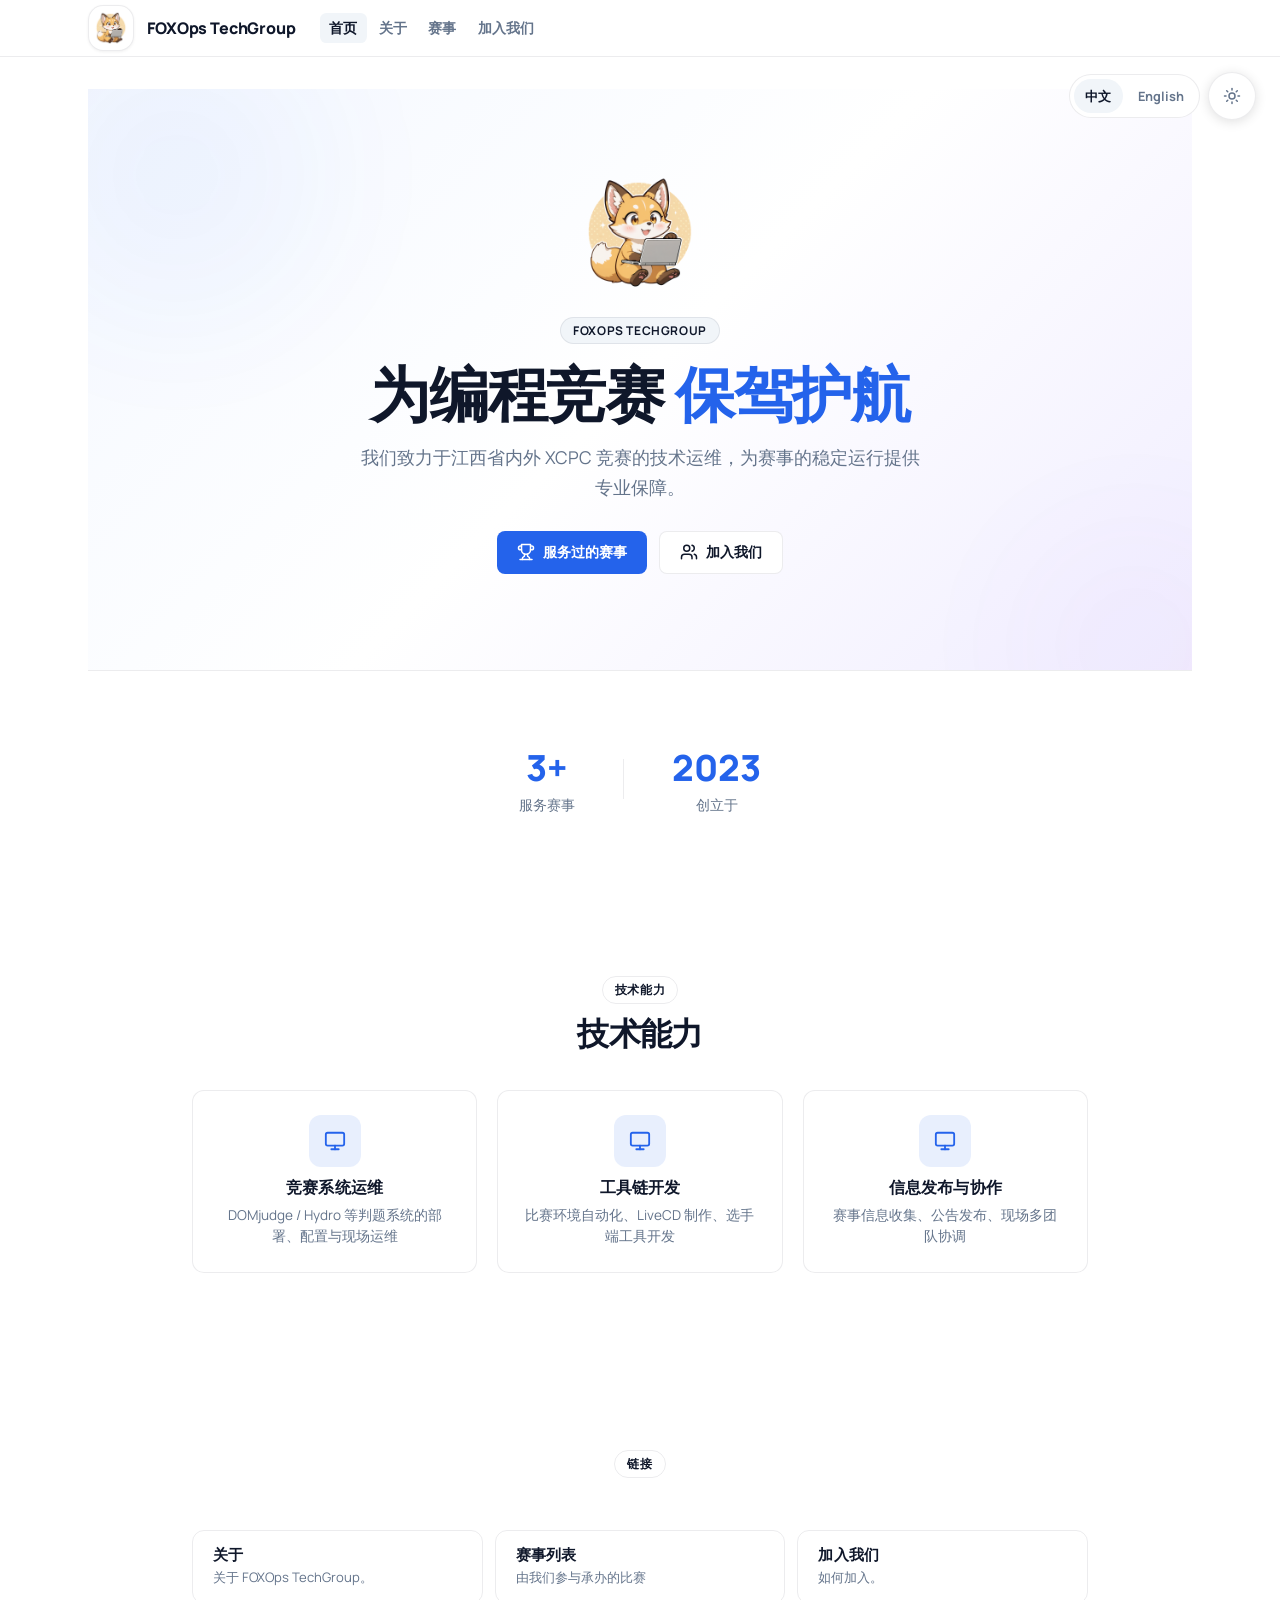
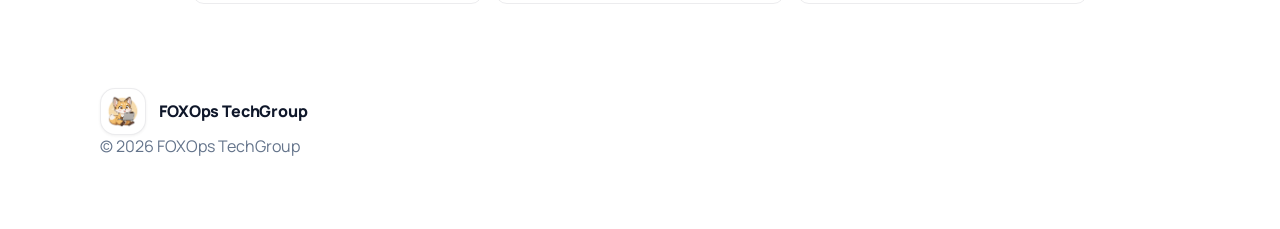
==== index.html @ 629e426d "deploy: FOXOps-TechGroup/website@697dd7273a5ef68683cb6f23ec2342d76d8cfb73" ====
<!DOCTYPE html><html lang="zh-CN" data-locale="zh"> <head><meta charset="utf-8"><meta name="viewport" content="width=device-width, initial-scale=1"><meta name="description" content="FOXOps TechGroup 致力于江西省内外 XCPC 竞赛的技术运维，并主要为江西省内赛事提供技术支持。"><meta name="generator" content="Astro v5.18.1"><meta name="theme-color" content="#ffffff"><script>
      (() => {
        const t = localStorage.getItem("theme");
        if (t === "dark") document.documentElement.classList.add("dark");
        const saved = localStorage.getItem("portal-locale");
        const locale = saved === "en" ? "en" : "zh";
        document.documentElement.dataset.locale = locale;
        document.documentElement.lang = locale === "en" ? "en" : "zh-CN";
      })();
    </script><link rel="icon" href="/favicon.ico"><link rel="preconnect" href="https://fonts.googleapis.com"><link rel="preconnect" href="https://fonts.gstatic.com" crossorigin="anonymous"><link href="https://fonts.googleapis.com/css2?family=Manrope:wght@400;500;600;700;800&display=swap" rel="stylesheet"><title>FOXOps TechGroup</title><link rel="stylesheet" href="/_astro/about.DFRX9UJs.css">
<link rel="stylesheet" href="/_astro/index.gDQrSJxz.css"></head> <body> <a class="skip-link" href="#main">跳到正文</a>  <header class="site-header" data-astro-cid-ctg3m53h> <div class="site-header-inner" data-astro-cid-ctg3m53h> <a class="brand-link" href="/" aria-label="Home" data-astro-cid-ctg3m53h> <div class="logo logo-compact" data-astro-cid-ozqtn4fm> <div class="logo-box" aria-hidden="true" data-astro-cid-ozqtn4fm> <img src="/image/foxnobg.png" alt="" loading="eager" decoding="async" data-astro-cid-ozqtn4fm> </div> <div class="logo-copy" data-astro-cid-ozqtn4fm> <div class="logo-brand" data-astro-cid-ozqtn4fm> <span data-locale-text="zh" data-astro-cid-ozqtn4fm>FOXOps TechGroup</span> <span data-locale-text="en" data-astro-cid-ozqtn4fm>FOXOps TechGroup</span> </div> <div class="logo-caption" data-astro-cid-ozqtn4fm> <span data-locale-text="zh" data-astro-cid-ozqtn4fm>Foundation for O&amp;M on XCPC</span> <span data-locale-text="en" data-astro-cid-ozqtn4fm>Foundation for O&amp;M on XCPC</span> </div> </div> </div>  </a> <nav class="header-nav" aria-label="Main navigation" data-astro-cid-ctg3m53h> <a class="nav-link active" href="/" data-astro-cid-ctg3m53h> <span class="dual-text"> <span data-locale-text="zh">首页</span> <span data-locale-text="en">Home</span> </span> </a><a class="nav-link" href="/about/" data-astro-cid-ctg3m53h> <span class="dual-text"> <span data-locale-text="zh">关于</span> <span data-locale-text="en">About</span> </span> </a><a class="nav-link" href="/competitions/" data-astro-cid-ctg3m53h> <span class="dual-text"> <span data-locale-text="zh">赛事</span> <span data-locale-text="en">Contests</span> </span> </a><a class="nav-link" href="/join-us/" data-astro-cid-ctg3m53h> <span class="dual-text"> <span data-locale-text="zh">加入我们</span> <span data-locale-text="en">Join Us</span> </span> </a> </nav> <div class="header-actions" data-astro-cid-ctg3m53h> <button class="nav-trigger" type="button" aria-expanded="false" aria-controls="site-sidebar-drawer" data-sidebar-open data-astro-cid-ctg3m53h> <span class="dual-text"> <span data-locale-text="zh">菜单</span> <span data-locale-text="en">Menu</span> </span> </button> </div> </div> </header>  <div class="sidebar-backdrop" data-sidebar-backdrop hidden data-astro-cid-ssfzsv2f></div> <aside class="sidebar surface" id="site-sidebar-drawer" data-sidebar-drawer data-astro-cid-ssfzsv2f> <div class="sidebar-inner" data-astro-cid-ssfzsv2f> <div class="sidebar-head" data-astro-cid-ssfzsv2f> <div class="logo" data-astro-cid-ozqtn4fm> <div class="logo-box" aria-hidden="true" data-astro-cid-ozqtn4fm> <img src="/image/foxnobg.png" alt="" loading="eager" decoding="async" data-astro-cid-ozqtn4fm> </div> <div class="logo-copy" data-astro-cid-ozqtn4fm> <div class="logo-brand" data-astro-cid-ozqtn4fm> <span data-locale-text="zh" data-astro-cid-ozqtn4fm>FOXOps TechGroup</span> <span data-locale-text="en" data-astro-cid-ozqtn4fm>FOXOps TechGroup</span> </div> <div class="logo-caption" data-astro-cid-ozqtn4fm> <span data-locale-text="zh" data-astro-cid-ozqtn4fm>Foundation for O&amp;M on XCPC</span> <span data-locale-text="en" data-astro-cid-ozqtn4fm>Foundation for O&amp;M on XCPC</span> </div> </div> </div>  <button class="sidebar-close" type="button" data-sidebar-close data-astro-cid-ssfzsv2f> <span data-locale-text="zh" data-astro-cid-ssfzsv2f>关闭</span> <span data-locale-text="en" data-astro-cid-ssfzsv2f>Close</span> </button> </div> <nav class="sidebar-tree" aria-label="Site pages" data-astro-cid-ssfzsv2f> <section class="tree-group" data-astro-cid-foxyso2o> <p class="tree-group-label" data-astro-cid-foxyso2o> <span class="dual-text"> <span data-locale-text="zh">站点</span> <span data-locale-text="en">Site</span> </span> </p> <ul class="tree-list" data-astro-cid-foxyso2o> <li class="tree-item tree-item-depth-0 tree-item-active" data-astro-cid-gdqbwjgm> <a class="tree-link" href="/" aria-current="page" data-astro-cid-gdqbwjgm> <span class="dual-text"> <span data-locale-text="zh">首页</span> <span data-locale-text="en">Home</span> </span> </a>  </li> <li class="tree-item tree-item-depth-0" data-astro-cid-gdqbwjgm> <a class="tree-link" href="/about/" data-astro-cid-gdqbwjgm> <span class="dual-text"> <span data-locale-text="zh">关于</span> <span data-locale-text="en">About</span> </span> </a>  </li> <li class="tree-item tree-item-depth-0" data-astro-cid-gdqbwjgm> <a class="tree-link" href="/competitions/" data-astro-cid-gdqbwjgm> <span class="dual-text"> <span data-locale-text="zh">赛事列表</span> <span data-locale-text="en">Contest List</span> </span> </a> <ul class="tree-children" data-astro-cid-gdqbwjgm> <li class="tree-item tree-item-depth-1" data-astro-cid-gdqbwjgm> <a class="tree-link" href="/competitions/2026-ccpc-national-invitional-nanchang/" data-astro-cid-gdqbwjgm> <span class="dual-text"> <span data-locale-text="zh">2026年CCPC全国邀请赛（南昌）暨第三届江西省赛</span> <span data-locale-text="en">2026 CCPC National Invitational (Nanchang) &amp; The 3rd Jiangxi Provincial Programming Contest</span> </span> </a> <ul class="tree-children" data-astro-cid-gdqbwjgm> <li class="tree-item tree-item-depth-2" data-astro-cid-gdqbwjgm> <a class="tree-link" href="/competitions/2026-ccpc-national-invitional-nanchang/environment/" data-astro-cid-gdqbwjgm> <span class="dual-text"> <span data-locale-text="zh">竞赛环境</span> <span data-locale-text="en">Environment</span> </span> </a>  </li>  </ul> </li> <li class="tree-item tree-item-depth-1" data-astro-cid-gdqbwjgm> <a class="tree-link" href="/competitions/2026-icpc-national-invitional-nanchang/" data-astro-cid-gdqbwjgm> <span class="dual-text"> <span data-locale-text="zh">2026年ICPC国际大学生程序设计竞赛全国邀请赛（南昌）暨江西省程序设计竞赛</span> <span data-locale-text="en">2026 ICPC International Collegiate Programming Contest National Invitational (Nanchang) &amp; Jiangxi Provincial Programming Contest</span> </span> </a> <ul class="tree-children" data-astro-cid-gdqbwjgm> <li class="tree-item tree-item-depth-2" data-astro-cid-gdqbwjgm> <a class="tree-link" href="/competitions/2026-icpc-national-invitional-nanchang/environment/" data-astro-cid-gdqbwjgm> <span class="dual-text"> <span data-locale-text="zh">竞赛环境</span> <span data-locale-text="en">Environment</span> </span> </a>  </li>  </ul> </li> <li class="tree-item tree-item-depth-1" data-astro-cid-gdqbwjgm> <a class="tree-link" href="/competitions/2025-ccpc-national-invitional-nanchang/" data-astro-cid-gdqbwjgm> <span class="dual-text"> <span data-locale-text="zh">2025 CCPC 全国邀请赛（南昌）暨第二届江西省赛</span> <span data-locale-text="en">2025 CCPC National Invitational (Nanchang) &amp; The 2nd Jiangxi Provincial Contest</span> </span> </a> <ul class="tree-children" data-astro-cid-gdqbwjgm> <li class="tree-item tree-item-depth-2" data-astro-cid-gdqbwjgm> <a class="tree-link" href="/competitions/2025-ccpc-national-invitional-nanchang/environment/" data-astro-cid-gdqbwjgm> <span class="dual-text"> <span data-locale-text="zh">竞赛环境</span> <span data-locale-text="en">Environment</span> </span> </a>  </li> <li class="tree-item tree-item-depth-2" data-astro-cid-gdqbwjgm> <a class="tree-link" href="/competitions/2025-ccpc-national-invitional-nanchang/handbook/" data-astro-cid-gdqbwjgm> <span class="dual-text"> <span data-locale-text="zh">参赛手册</span> <span data-locale-text="en">Contest Handbook</span> </span> </a>  </li>  </ul> </li>  </ul> </li> <li class="tree-item tree-item-depth-0" data-astro-cid-gdqbwjgm> <a class="tree-link" href="/join-us/" data-astro-cid-gdqbwjgm> <span class="dual-text"> <span data-locale-text="zh">加入我们</span> <span data-locale-text="en">Join Us</span> </span> </a>  </li>  </ul> </section>  </nav> </div> </aside> <script>
  (() => {
    const drawer = document.querySelector("[data-sidebar-drawer]");
    const backdrop = document.querySelector("[data-sidebar-backdrop]");
    const openButtons = document.querySelectorAll("[data-sidebar-open]");
    const closeButton = document.querySelector("[data-sidebar-close]");

    if (!drawer || !backdrop || !closeButton) return;

    const setOpen = (open) => {
      drawer.dataset.open = open ? "true" : "false";
      backdrop.hidden = !open;
      openButtons.forEach((b) => b.setAttribute("aria-expanded", open ? "true" : "false"));
      document.body.style.overflow = open ? "hidden" : "";
    };

    setOpen(false);

    openButtons.forEach((btn) => btn.addEventListener("click", () => setOpen(true)));
    closeButton.addEventListener("click", () => setOpen(false));
    backdrop.addEventListener("click", () => setOpen(false));

    drawer.querySelectorAll("a").forEach((link) => {
      link.addEventListener("click", () => setOpen(false));
    });

    window.addEventListener("keydown", (event) => {
      if (event.key === "Escape") setOpen(false);
    });
  })();
</script>  <div class="portal-wrapper" data-astro-cid-lul3bfgs> <main class="portal-content" id="main" data-astro-cid-lul3bfgs> <div class="portal-content-inner" data-astro-cid-lul3bfgs>  <section class="hero" data-astro-cid-nlow4r3u> <div class="hero-bg" data-astro-cid-nlow4r3u></div> <div class="hero-blob hero-blob-1" data-astro-cid-nlow4r3u></div> <div class="hero-blob hero-blob-2" data-astro-cid-nlow4r3u></div> <div class="hero-inner" data-astro-cid-nlow4r3u> <img class="hero-logo" src="/image/foxnobg.png" alt="FOXOps" data-astro-cid-nlow4r3u> <span class="hero-badge" data-astro-cid-nlow4r3u> <span class="dual-text"> <span data-locale-text="zh">FOXOps TechGroup</span> <span data-locale-text="en">FOXOps TechGroup</span> </span> </span> <h1 class="hero-title" data-astro-cid-nlow4r3u> <span class="hero-title-text" data-astro-cid-nlow4r3u><span class="dual-text"> <span data-locale-text="zh">为编程竞赛</span> <span data-locale-text="en">Technical Ops for </span> </span></span> <span class="hero-title-highlight" data-astro-cid-nlow4r3u><span class="dual-text"> <span data-locale-text="zh">保驾护航</span> <span data-locale-text="en">Programming Contests</span> </span></span> </h1> <p class="hero-desc" data-astro-cid-nlow4r3u> <span class="dual-text"> <span data-locale-text="zh">我们致力于江西省内外 XCPC 竞赛的技术运维，为赛事的稳定运行提供专业保障。</span> <span data-locale-text="en">We provide technical operation and maintenance for XCPC contests in and outside Jiangxi Province, ensuring every contest runs smoothly.</span> </span> </p> <div class="hero-actions" data-astro-cid-nlow4r3u> <a class="hero-btn hero-btn-primary" href="/competitions/" data-astro-cid-nlow4r3u> <svg class="btn-icon" xmlns="http://www.w3.org/2000/svg" width="18" height="18" viewBox="0 0 24 24" fill="none" stroke="currentColor" stroke-width="2" stroke-linecap="round" stroke-linejoin="round" data-astro-cid-nlow4r3u><path d="M6 9H4.5a2.5 2.5 0 0 1 0-5H6" data-astro-cid-nlow4r3u></path><path d="M18 9h1.5a2.5 2.5 0 0 0 0-5H18" data-astro-cid-nlow4r3u></path><path d="M4 22h16" data-astro-cid-nlow4r3u></path><path d="M10 14.66V17c0 .55-.47.98-.97 1.21C7.85 18.75 7 20.24 7 22" data-astro-cid-nlow4r3u></path><path d="M14 14.66V17c0 .55.47.98.97 1.21C16.15 18.75 17 20.24 17 22" data-astro-cid-nlow4r3u></path><path d="M18 2H6v7a6 6 0 0 0 12 0V2Z" data-astro-cid-nlow4r3u></path></svg> <span class="dual-text"> <span data-locale-text="zh">服务过的赛事</span> <span data-locale-text="en">Contests</span> </span> </a> <a class="hero-btn hero-btn-secondary" href="/join-us/" data-astro-cid-nlow4r3u> <svg class="btn-icon" xmlns="http://www.w3.org/2000/svg" width="18" height="18" viewBox="0 0 24 24" fill="none" stroke="currentColor" stroke-width="2" stroke-linecap="round" stroke-linejoin="round" data-astro-cid-nlow4r3u><path d="M16 21v-2a4 4 0 0 0-4-4H6a4 4 0 0 0-4 4v2" data-astro-cid-nlow4r3u></path><circle cx="9" cy="7" r="4" data-astro-cid-nlow4r3u></circle><path d="M22 21v-2a4 4 0 0 0-3-3.87" data-astro-cid-nlow4r3u></path><path d="M16 3.13a4 4 0 0 1 0 7.75" data-astro-cid-nlow4r3u></path></svg> <span class="dual-text"> <span data-locale-text="zh">加入我们</span> <span data-locale-text="en">Join Us</span> </span> </a> </div> </div> </section>  <!-- Stats --> <section class="stats-section" data-astro-cid-ldj7vmmd> <div class="stats-inner" data-astro-cid-ldj7vmmd> <div class="stat-item" data-astro-cid-ldj7vmmd> <div class="stat-number" data-astro-cid-ldj7vmmd>3+</div> <div class="stat-label" data-astro-cid-ldj7vmmd><span class="dual-text"> <span data-locale-text="zh">服务赛事</span> <span data-locale-text="en">Contests Served</span> </span></div> </div> <div class="stat-divider" data-astro-cid-ldj7vmmd></div> <div class="stat-item" data-astro-cid-ldj7vmmd> <div class="stat-number" data-astro-cid-ldj7vmmd>2023</div> <div class="stat-label" data-astro-cid-ldj7vmmd><span class="dual-text"> <span data-locale-text="zh">创立于</span> <span data-locale-text="en">Since</span> </span></div> </div> </div> </section> <div class="section-divider" data-astro-cid-ldj7vmmd></div> <!-- Capabilities --> <section class="cap-section" data-astro-cid-ldj7vmmd> <div class="cap-inner" data-astro-cid-ldj7vmmd> <div class="cap-header" data-astro-cid-ldj7vmmd> <span class="cap-badge" data-astro-cid-ldj7vmmd> <span class="dual-text"> <span data-locale-text="zh">技术能力</span> <span data-locale-text="en">Capabilities</span> </span> </span> <h2 class="cap-title" data-astro-cid-ldj7vmmd><span class="dual-text"> <span data-locale-text="zh">技术能力</span> <span data-locale-text="en">Capabilities</span> </span></h2> </div> <div class="cap-grid" data-astro-cid-ldj7vmmd> <div class="cap-card" data-astro-cid-ldj7vmmd> <div class="cap-icon" data-astro-cid-ldj7vmmd> <svg xmlns="http://www.w3.org/2000/svg" width="22" height="22" viewBox="0 0 24 24" fill="none" stroke="currentColor" stroke-width="2" stroke-linecap="round" stroke-linejoin="round" data-astro-cid-ldj7vmmd><rect width="20" height="14" x="2" y="3" rx="2" data-astro-cid-ldj7vmmd></rect><line x1="8" x2="16" y1="21" y2="21" data-astro-cid-ldj7vmmd></line><line x1="12" x2="12" y1="17" y2="21" data-astro-cid-ldj7vmmd></line></svg> </div> <h3 class="cap-card-title" data-astro-cid-ldj7vmmd><span class="dual-text"> <span data-locale-text="zh">竞赛系统运维</span> <span data-locale-text="en">Contest System Ops</span> </span></h3> <p class="cap-card-desc" data-astro-cid-ldj7vmmd><span class="dual-text"> <span data-locale-text="zh">DOMjudge / Hydro 等判题系统的部署、配置与现场运维</span> <span data-locale-text="en">Deployment, configuration, and on-site operation of judging systems like DOMjudge and Hydro.</span> </span></p> </div><div class="cap-card" data-astro-cid-ldj7vmmd> <div class="cap-icon" data-astro-cid-ldj7vmmd> <svg xmlns="http://www.w3.org/2000/svg" width="22" height="22" viewBox="0 0 24 24" fill="none" stroke="currentColor" stroke-width="2" stroke-linecap="round" stroke-linejoin="round" data-astro-cid-ldj7vmmd><rect width="20" height="14" x="2" y="3" rx="2" data-astro-cid-ldj7vmmd></rect><line x1="8" x2="16" y1="21" y2="21" data-astro-cid-ldj7vmmd></line><line x1="12" x2="12" y1="17" y2="21" data-astro-cid-ldj7vmmd></line></svg> </div> <h3 class="cap-card-title" data-astro-cid-ldj7vmmd><span class="dual-text"> <span data-locale-text="zh">工具链开发</span> <span data-locale-text="en">Tooling Development</span> </span></h3> <p class="cap-card-desc" data-astro-cid-ldj7vmmd><span class="dual-text"> <span data-locale-text="zh">比赛环境自动化、LiveCD 制作、选手端工具开发</span> <span data-locale-text="en">Contest environment automation, LiveCD creation, and contestant tooling.</span> </span></p> </div><div class="cap-card" data-astro-cid-ldj7vmmd> <div class="cap-icon" data-astro-cid-ldj7vmmd> <svg xmlns="http://www.w3.org/2000/svg" width="22" height="22" viewBox="0 0 24 24" fill="none" stroke="currentColor" stroke-width="2" stroke-linecap="round" stroke-linejoin="round" data-astro-cid-ldj7vmmd><rect width="20" height="14" x="2" y="3" rx="2" data-astro-cid-ldj7vmmd></rect><line x1="8" x2="16" y1="21" y2="21" data-astro-cid-ldj7vmmd></line><line x1="12" x2="12" y1="17" y2="21" data-astro-cid-ldj7vmmd></line></svg> </div> <h3 class="cap-card-title" data-astro-cid-ldj7vmmd><span class="dual-text"> <span data-locale-text="zh">信息发布与协作</span> <span data-locale-text="en">Info &amp; Collaboration</span> </span></h3> <p class="cap-card-desc" data-astro-cid-ldj7vmmd><span class="dual-text"> <span data-locale-text="zh">赛事信息收集、公告发布、现场多团队协调</span> <span data-locale-text="en">Contest info collection, announcements, and multi-team on-site coordination.</span> </span></p> </div> </div> </div> </section> <div class="section-divider" data-astro-cid-ldj7vmmd></div> <!-- Quick Links --> <section class="links-section" data-astro-cid-ldj7vmmd> <div class="links-inner" data-astro-cid-ldj7vmmd> <div class="cap-header" data-astro-cid-ldj7vmmd> <span class="cap-badge" data-astro-cid-ldj7vmmd> <span class="dual-text"> <span data-locale-text="zh">链接</span> <span data-locale-text="en">Links</span> </span> </span> </div> <div class="links-grid" data-astro-cid-ldj7vmmd> <a class="link-card" href="/about/" data-astro-cid-ldj7vmmd> <h3 class="link-card-title" data-astro-cid-ldj7vmmd><span class="dual-text"> <span data-locale-text="zh">关于</span> <span data-locale-text="en">About</span> </span></h3> <p class="link-card-desc" data-astro-cid-ldj7vmmd><span class="dual-text"> <span data-locale-text="zh">关于 FOXOps TechGroup。</span> <span data-locale-text="en">About FOXOps TechGroup.</span> </span></p> </a><a class="link-card" href="/competitions/" data-astro-cid-ldj7vmmd> <h3 class="link-card-title" data-astro-cid-ldj7vmmd><span class="dual-text"> <span data-locale-text="zh">赛事列表</span> <span data-locale-text="en">Contest List</span> </span></h3> <p class="link-card-desc" data-astro-cid-ldj7vmmd><span class="dual-text"> <span data-locale-text="zh">由我们参与承办的比赛</span> <span data-locale-text="en">A single place for contest info, updates, and organization notes.</span> </span></p> </a><a class="link-card" href="/join-us/" data-astro-cid-ldj7vmmd> <h3 class="link-card-title" data-astro-cid-ldj7vmmd><span class="dual-text"> <span data-locale-text="zh">加入我们</span> <span data-locale-text="en">Join Us</span> </span></h3> <p class="link-card-desc" data-astro-cid-ldj7vmmd><span class="dual-text"> <span data-locale-text="zh">如何加入。</span> <span data-locale-text="en">How to get involved.</span> </span></p> </a> </div> </div> </section>   </div> </main> <footer class="site-footer" data-astro-cid-7jm4tvwz> <div class="container footer-inner">  <div class="logo logo-compact" data-astro-cid-ozqtn4fm> <div class="logo-box" aria-hidden="true" data-astro-cid-ozqtn4fm> <img src="/image/foxnobg.png" alt="" loading="eager" decoding="async" data-astro-cid-ozqtn4fm> </div> <div class="logo-copy" data-astro-cid-ozqtn4fm> <div class="logo-brand" data-astro-cid-ozqtn4fm> <span data-locale-text="zh" data-astro-cid-ozqtn4fm>FOXOps TechGroup</span> <span data-locale-text="en" data-astro-cid-ozqtn4fm>FOXOps TechGroup</span> </div> <div class="logo-caption" data-astro-cid-ozqtn4fm> <span data-locale-text="zh" data-astro-cid-ozqtn4fm>Foundation for O&amp;M on XCPC</span> <span data-locale-text="en" data-astro-cid-ozqtn4fm>Foundation for O&amp;M on XCPC</span> </div> </div> </div>  <p class="muted" data-astro-cid-7jm4tvwz> <span class="dual-text"> <span data-locale-text="zh">© 2026 FOXOps TechGroup</span> <span data-locale-text="en">© 2026 FOXOps TechGroup</span> </span> </p>  </div> </footer>  </div> <div class="fab-bar" data-astro-cid-lul3bfgs> <div class="fab-locale" data-astro-cid-lul3bfgs> <div class="locale-toggle" role="group" aria-label="语言切换"> <button type="button" data-locale="zh">中文</button> <button type="button" data-locale="en">English</button> </div> <script>
  const root = document.documentElement;

  document.querySelectorAll(".locale-toggle button").forEach((button) => {
    button.addEventListener("click", () => {
      const locale = button.getAttribute("data-locale");
      if (!locale) return;
      root.dataset.locale = locale;
      root.lang = locale === "en" ? "en" : "zh-CN";
      localStorage.setItem("portal-locale", locale);
    });
  });
</script> </div> <button class="theme-toggle" type="button" aria-label="Toggle theme" data-theme-toggle data-astro-cid-x3pjskd3> <svg class="sun-icon" xmlns="http://www.w3.org/2000/svg" width="18" height="18" viewBox="0 0 24 24" fill="none" stroke="currentColor" stroke-width="2" stroke-linecap="round" stroke-linejoin="round" data-astro-cid-x3pjskd3> <circle cx="12" cy="12" r="4" data-astro-cid-x3pjskd3></circle> <path d="M12 2v2" data-astro-cid-x3pjskd3></path><path d="M12 20v2" data-astro-cid-x3pjskd3></path> <path d="m4.93 4.93 1.41 1.41" data-astro-cid-x3pjskd3></path> <path d="m17.66 17.66 1.41 1.41" data-astro-cid-x3pjskd3></path> <path d="M2 12h2" data-astro-cid-x3pjskd3></path><path d="M20 12h2" data-astro-cid-x3pjskd3></path> <path d="m6.34 17.66-1.41 1.41" data-astro-cid-x3pjskd3></path> <path d="m19.07 4.93-1.41 1.41" data-astro-cid-x3pjskd3></path> </svg> <svg class="moon-icon" xmlns="http://www.w3.org/2000/svg" width="18" height="18" viewBox="0 0 24 24" fill="none" stroke="currentColor" stroke-width="2" stroke-linecap="round" stroke-linejoin="round" data-astro-cid-x3pjskd3> <path d="M21 12.79A9 9 0 1 1 11.21 3 7 7 0 0 0 21 12.79z" data-astro-cid-x3pjskd3></path> </svg> </button> <script>
  (() => {
    const btn = document.querySelector("[data-theme-toggle]");
    if (!btn) return;
    const html = document.documentElement;
    btn.addEventListener("click", () => {
      html.classList.toggle("dark");
      localStorage.setItem("theme", html.classList.contains("dark") ? "dark" : "light");
    });
  })();
</script>  </div>  </body></html>
---- _astro/about.DFRX9UJs.css ----
:root{color-scheme:light;--background: #ffffff;--background-alt: #f8fafc;--foreground: #0f172a;--muted-foreground: #64748b;--card: #ffffff;--card-foreground: #0f172a;--border: rgba(15, 23, 42, .08);--input: rgba(15, 23, 42, .1);--primary: hsl(221, 83%, 53%);--primary-foreground: #ffffff;--primary-strong: hsl(221, 83%, 45%);--secondary: #f1f5f9;--secondary-foreground: #0f172a;--accent: hsl(262, 83%, 58%);--accent-foreground: #ffffff;--ring: hsl(221, 83%, 53%, .3);--shadow: 0 1px 3px rgba(0, 0, 0, .06);--radius: .75rem}.dark{color-scheme:dark;--background: #0a0a0a;--background-alt: #0f0f0f;--foreground: #fafafa;--muted-foreground: #a1a1aa;--card: #171717;--card-foreground: #fafafa;--border: rgba(255, 255, 255, .08);--input: rgba(255, 255, 255, .1);--primary: hsl(217, 91%, 65%);--primary-foreground: #0a0a0a;--primary-strong: hsl(217, 91%, 75%);--secondary: #1e1e2e;--secondary-foreground: #fafafa;--accent: hsl(270, 80%, 65%);--accent-foreground: #0a0a0a;--ring: hsl(217, 91%, 65%, .3);--shadow: 0 1px 3px rgba(0, 0, 0, .4)}*{box-sizing:border-box}html{scroll-behavior:smooth}body{margin:0;min-height:100vh;color:var(--foreground);background:var(--background);font-family:Manrope,sans-serif;text-rendering:optimizeLegibility;-webkit-font-smoothing:antialiased}h1,h2,h3,h4{font-family:Manrope,sans-serif;line-height:1.08;letter-spacing:-.01em}html[data-locale=zh] h1,html[data-locale=zh] h2,html[data-locale=zh] h3,html[data-locale=zh] h4{letter-spacing:.012em}p{margin:0}img,svg{display:block;max-width:100%}a{color:inherit;text-decoration:none}html[data-locale=zh] [data-locale-text=en],html[data-locale=en] [data-locale-text=zh]{display:none!important}.skip-link{position:absolute;left:1rem;top:-4rem;z-index:1000;padding:.85rem 1rem;border-radius:999px;background:var(--foreground);color:#fff}.skip-link:focus{top:1rem}.page{position:relative;z-index:1}.section{padding:1.5rem 0}.section:last-of-type{padding-bottom:2rem}.sr-only{position:absolute;width:1px;height:1px;padding:0;margin:-1px;overflow:hidden;clip:rect(0,0,0,0);white-space:nowrap;border:0}.container{width:min(1120px,calc(100% - 1.5rem));margin:0 auto}@media(max-width:640px){.container{width:min(1120px,calc(100% - 1rem))}}.eyebrow{display:inline-flex;align-items:center;gap:.5rem;margin:0 0 .9rem;padding:.32rem .68rem;border-radius:999px;border:1px solid var(--border);background:var(--card);color:var(--muted-foreground);font-size:.78rem;font-weight:700;letter-spacing:.04em;text-transform:uppercase}.eyebrow:before{content:"";width:.45rem;height:.45rem;border-radius:999px;background:var(--primary)}.surface{border:1px solid var(--border);border-radius:var(--radius);background:var(--card);box-shadow:none}.muted{color:var(--muted-foreground)}.grid{display:flex;display:grid;gap:14px}.text-balance{text-wrap:balance}.locale-toggle{display:inline-flex;gap:.25rem;padding:.25rem;border:1px solid var(--border);border-radius:999px;background:var(--background)}.locale-toggle button{border:0;border-radius:999px;padding:.45rem .7rem;background:transparent;color:var(--muted-foreground);font-weight:700;cursor:pointer;font-family:inherit;font-size:.8rem}html[data-locale=zh] .locale-toggle button[data-locale=zh],html[data-locale=en] .locale-toggle button[data-locale=en]{background:var(--secondary);color:var(--foreground)}@media(prefers-reduced-motion:reduce){html{scroll-behavior:auto}*,*:before,*:after{animation-duration:.01ms!important;animation-iteration-count:1!important;transition-duration:.01ms!important;scroll-behavior:auto!important}}.logo[data-astro-cid-ozqtn4fm]{display:inline-flex;align-items:center;gap:.8rem}.logo-compact[data-astro-cid-ozqtn4fm] .logo-caption[data-astro-cid-ozqtn4fm]{display:none}.logo-box[data-astro-cid-ozqtn4fm]{display:grid;place-items:center;width:2.9rem;height:2.9rem;border-radius:.95rem;border:1px solid var(--border);background:#fff;box-shadow:var(--shadow);overflow:hidden;padding:.28rem}.logo-box[data-astro-cid-ozqtn4fm] img[data-astro-cid-ozqtn4fm]{width:100%;height:100%;object-fit:contain}.logo-copy[data-astro-cid-ozqtn4fm]{display:grid;gap:.18rem}.logo-brand[data-astro-cid-ozqtn4fm]{font-weight:800;letter-spacing:-.01em}.logo-caption[data-astro-cid-ozqtn4fm]{color:var(--muted-foreground);font-size:.86rem}.site-footer[data-astro-cid-7jm4tvwz]{padding:1.25rem 0 2.5rem}.footer-inner[data-astro-cid-7jm4tvwz]{display:flex;align-items:center;justify-content:space-between;gap:1rem;padding-top:1rem;border-top:1px solid rgba(15,23,42,.08)}@media(max-width:760px){.footer-inner[data-astro-cid-7jm4tvwz]{flex-direction:column;align-items:flex-start}}.tree-item[data-astro-cid-gdqbwjgm]{list-style:none}.tree-link[data-astro-cid-gdqbwjgm]{display:flex;align-items:center;min-height:2.4rem;padding:.45rem .75rem;border-radius:.85rem;color:var(--foreground);font-weight:600}.tree-item-active[data-astro-cid-gdqbwjgm]>.tree-link[data-astro-cid-gdqbwjgm]{background:var(--secondary)}.tree-children[data-astro-cid-gdqbwjgm]{margin:.15rem 0 0 .65rem;padding:0;border-left:1px solid var(--border)}.tree-item-depth-1[data-astro-cid-gdqbwjgm]>.tree-link[data-astro-cid-gdqbwjgm]{padding-left:.85rem;font-size:.95rem;color:var(--muted-foreground)}.tree-item-depth-2[data-astro-cid-gdqbwjgm]>.tree-link[data-astro-cid-gdqbwjgm]{padding-left:.85rem;font-size:.9rem;color:var(--muted-foreground)}.tree-group[data-astro-cid-foxyso2o]{display:grid;gap:.35rem}.tree-group-label[data-astro-cid-foxyso2o]{margin:0;color:var(--muted-foreground);font-size:.78rem;font-weight:800;letter-spacing:.04em;text-transform:uppercase}.tree-list[data-astro-cid-foxyso2o]{margin:0;padding:0;display:grid;gap:.15rem}.sidebar-close[data-astro-cid-ssfzsv2f]{display:inline-flex;align-items:center;border:1px solid var(--border);border-radius:999px;padding:.55rem .85rem;background:var(--background);color:var(--foreground);font-weight:700;font-family:inherit;font-size:.88rem;cursor:pointer}.sidebar-close[data-astro-cid-ssfzsv2f]:hover{background:var(--secondary)}.sidebar-backdrop[data-astro-cid-ssfzsv2f]{position:fixed;inset:0;background:#0f172a52;z-index:59}.sidebar[data-astro-cid-ssfzsv2f]{position:fixed;inset:0 auto 0 0;z-index:60;width:min(22rem,calc(100vw - 2rem));height:100vh;height:100dvh;margin:0;padding:1rem;border-left:0;transform:translate(-100%);transition:transform .18s ease;overflow-y:auto}.sidebar[data-astro-cid-ssfzsv2f][data-open=true]{transform:translate(0)}.sidebar-inner[data-astro-cid-ssfzsv2f]{display:grid;gap:1rem;width:100%}.sidebar-head[data-astro-cid-ssfzsv2f]{display:flex;align-items:center;justify-content:space-between;gap:1rem}.sidebar-tree[data-astro-cid-ssfzsv2f]{display:grid;gap:1rem}.site-header[data-astro-cid-ctg3m53h]{position:sticky;top:0;z-index:50;width:100%;border-bottom:1px solid var(--border);background:color-mix(in srgb,var(--background) 95%,transparent);backdrop-filter:blur(8px);-webkit-backdrop-filter:blur(8px)}.site-header-inner[data-astro-cid-ctg3m53h]{display:flex;align-items:center;gap:1.5rem;max-width:72rem;margin:0 auto;padding:0 1.5rem;height:3.5rem}.brand-link[data-astro-cid-ctg3m53h]{flex:none}.header-nav[data-astro-cid-ctg3m53h]{display:flex;align-items:center;gap:.15rem;flex:1}.nav-link[data-astro-cid-ctg3m53h]{padding:.35rem .6rem;border-radius:.4rem;color:var(--muted-foreground);font-size:.85rem;font-weight:600;text-decoration:none;transition:color .15s,background .15s;white-space:nowrap}.nav-link[data-astro-cid-ctg3m53h]:hover,.nav-link[data-astro-cid-ctg3m53h].active{color:var(--foreground);background:var(--secondary)}.header-actions[data-astro-cid-ctg3m53h]{display:flex;align-items:center;gap:.5rem;flex:none}.nav-trigger[data-astro-cid-ctg3m53h]{display:none;align-items:center;border:1px solid var(--border);border-radius:999px;padding:.45rem .75rem;background:var(--background);color:var(--foreground);font-weight:700;font-size:.85rem;font-family:inherit;cursor:pointer}.nav-trigger[data-astro-cid-ctg3m53h]:hover{background:var(--secondary)}@media(max-width:640px){.header-nav[data-astro-cid-ctg3m53h]{display:none}.nav-trigger[data-astro-cid-ctg3m53h]{display:inline-flex}}.theme-toggle[data-astro-cid-x3pjskd3]{display:inline-flex;align-items:center;justify-content:center;width:2.5rem;height:2.5rem;border-radius:.5rem;border:1px solid var(--border);background:var(--background);color:var(--muted-foreground);cursor:pointer;transition:color .15s,background .15s}.theme-toggle[data-astro-cid-x3pjskd3]:hover{color:var(--foreground);background:var(--secondary)}.dark[data-astro-cid-x3pjskd3] .sun-icon[data-astro-cid-x3pjskd3],.moon-icon[data-astro-cid-x3pjskd3]{display:none}.dark[data-astro-cid-x3pjskd3] .moon-icon[data-astro-cid-x3pjskd3],.sun-icon[data-astro-cid-x3pjskd3]{display:block}.portal-wrapper[data-astro-cid-lul3bfgs]{width:100%;max-width:72rem;margin:2rem auto;padding:0 1.5rem}.portal-content-inner[data-astro-cid-lul3bfgs]{display:flex;flex-direction:column;gap:1.5rem}.fab-bar[data-astro-cid-lul3bfgs]{position:fixed;top:4.5rem;right:1.5rem;z-index:40;display:flex;align-items:center;gap:.5rem}.fab-bar[data-astro-cid-lul3bfgs] .theme-toggle{width:3rem;height:3rem;border-radius:50%;box-shadow:0 2px 12px #0000001f}@media(max-width:640px){.fab-bar[data-astro-cid-lul3bfgs]{top:3.75rem;right:.75rem}}@media(max-width:640px){.portal-wrapper[data-astro-cid-lul3bfgs]{margin:1.25rem auto;padding:0 1rem}}
---- _astro/index.gDQrSJxz.css ----
.hero[data-astro-cid-nlow4r3u]{position:relative;overflow:hidden;border-bottom:1px solid var(--border);padding:5rem 1rem 6rem}.hero-bg[data-astro-cid-nlow4r3u]{position:absolute;inset:0;background:linear-gradient(135deg,color-mix(in srgb,var(--primary) 5%,transparent),var(--background),color-mix(in srgb,var(--accent) 10%,transparent))}.hero-blob[data-astro-cid-nlow4r3u]{position:absolute;border-radius:50%;filter:blur(80px);opacity:.4;pointer-events:none}.hero-blob-1[data-astro-cid-nlow4r3u]{top:-10%;left:-5%;width:18rem;height:18rem;background:color-mix(in srgb,var(--primary) 12%,transparent)}.hero-blob-2[data-astro-cid-nlow4r3u]{bottom:-15%;right:-5%;width:14rem;height:14rem;background:color-mix(in srgb,var(--accent) 10%,transparent)}.hero-inner[data-astro-cid-nlow4r3u]{position:relative;display:flex;flex-direction:column;align-items:center;text-align:center;max-width:48rem;margin:0 auto;gap:1rem}.hero-logo[data-astro-cid-nlow4r3u]{width:6rem;height:6rem;object-fit:contain;margin-bottom:.25rem}@media(min-width:640px){.hero-logo[data-astro-cid-nlow4r3u]{width:8rem;height:8rem}}@keyframes bounce-slow{0%,to{transform:translateY(0)}50%{transform:translateY(-8px)}}.hero-logo[data-astro-cid-nlow4r3u]{animation:bounce-slow 3s ease-in-out infinite}.hero-badge[data-astro-cid-nlow4r3u]{display:inline-flex;align-items:center;padding:.25rem .75rem;border-radius:999px;border:1px solid var(--border);background:var(--secondary);color:var(--secondary-foreground);font-size:.75rem;font-weight:700;text-transform:uppercase;letter-spacing:.05em}.hero-title[data-astro-cid-nlow4r3u]{font-size:clamp(2.25rem,5vw,3.75rem);font-weight:800;line-height:1.12;letter-spacing:-.02em;margin:0}.hero-title-text[data-astro-cid-nlow4r3u]{color:var(--foreground)}.hero-title-highlight[data-astro-cid-nlow4r3u]{color:var(--primary)}.hero-desc[data-astro-cid-nlow4r3u]{max-width:36rem;color:var(--muted-foreground);font-size:1.1rem;line-height:1.7}.hero-actions[data-astro-cid-nlow4r3u]{display:flex;flex-wrap:wrap;justify-content:center;gap:.75rem;margin-top:.75rem}.hero-btn[data-astro-cid-nlow4r3u]{display:inline-flex;align-items:center;gap:.5rem;padding:.65rem 1.25rem;border-radius:.5rem;font-size:.9rem;font-weight:600;text-decoration:none;transition:background .15s,color .15s}.hero-btn-primary[data-astro-cid-nlow4r3u]{background:var(--primary);color:var(--primary-foreground)}.hero-btn-primary[data-astro-cid-nlow4r3u]:hover{background:var(--primary-strong)}.hero-btn-secondary[data-astro-cid-nlow4r3u]{border:1px solid var(--border);background:var(--background);color:var(--foreground)}.hero-btn-secondary[data-astro-cid-nlow4r3u]:hover{background:var(--secondary)}.btn-icon[data-astro-cid-nlow4r3u]{flex:none}.stats-section[data-astro-cid-ldj7vmmd]{padding:3rem 1rem}.stats-inner[data-astro-cid-ldj7vmmd]{display:flex;align-items:center;justify-content:center;gap:3rem;max-width:56em;margin:0 auto}.stat-item[data-astro-cid-ldj7vmmd]{text-align:center}.stat-number[data-astro-cid-ldj7vmmd]{font-size:2.25rem;font-weight:800;color:var(--primary)}.stat-label[data-astro-cid-ldj7vmmd]{font-size:.85rem;color:var(--muted-foreground);margin-top:.25rem}.stat-divider[data-astro-cid-ldj7vmmd]{width:1px;height:2.5rem;background:var(--border)}.section-divider[data-astro-cid-ldj7vmmd]{max-width:56em;margin:0 auto;height:1px;background:var(--border)}.cap-section[data-astro-cid-ldj7vmmd]{padding:4rem 1rem}.cap-inner[data-astro-cid-ldj7vmmd]{max-width:56em;margin:0 auto}.cap-header[data-astro-cid-ldj7vmmd]{text-align:center;margin-bottom:2.5rem}.cap-badge[data-astro-cid-ldj7vmmd]{display:inline-flex;align-items:center;padding:.25rem .75rem;border-radius:999px;border:1px solid var(--border);color:var(--foreground);font-size:.75rem;font-weight:700;text-transform:uppercase;letter-spacing:.05em;margin-bottom:.75rem}.cap-title[data-astro-cid-ldj7vmmd]{font-size:2rem;font-weight:700;letter-spacing:-.02em;margin:0}.cap-grid[data-astro-cid-ldj7vmmd]{display:grid;grid-template-columns:repeat(3,1fr);gap:1.25rem}.cap-card[data-astro-cid-ldj7vmmd]{text-align:center;padding:1.5rem;border-radius:var(--radius);border:1px solid var(--border);background:var(--card)}.cap-icon[data-astro-cid-ldj7vmmd]{width:3.25rem;height:3.25rem;border-radius:.75rem;background:color-mix(in srgb,var(--primary) 10%,transparent);color:var(--primary);display:flex;align-items:center;justify-content:center;margin:0 auto .75rem}.cap-card-title[data-astro-cid-ldj7vmmd]{font-size:1rem;font-weight:700;margin:0 0 .5rem}.cap-card-desc[data-astro-cid-ldj7vmmd]{font-size:.85rem;color:var(--muted-foreground);line-height:1.6}.links-section[data-astro-cid-ldj7vmmd]{padding:4rem 1rem}.links-inner[data-astro-cid-ldj7vmmd]{max-width:56em;margin:0 auto}.links-grid[data-astro-cid-ldj7vmmd]{display:grid;grid-template-columns:repeat(auto-fill,minmax(14rem,1fr));gap:.75rem;margin-top:1rem}.link-card[data-astro-cid-ldj7vmmd]{display:block;padding:1rem 1.25rem;border-radius:var(--radius);border:1px solid var(--border);text-decoration:none;transition:background .15s}.link-card[data-astro-cid-ldj7vmmd]:hover{background:var(--secondary)}.link-card-title[data-astro-cid-ldj7vmmd]{font-size:.95rem;font-weight:700;color:var(--foreground);margin:0 0 .25rem}.link-card-desc[data-astro-cid-ldj7vmmd]{font-size:.82rem;color:var(--muted-foreground);line-height:1.5;margin:0}@media(max-width:640px){.cap-grid[data-astro-cid-ldj7vmmd]{grid-template-columns:1fr}}
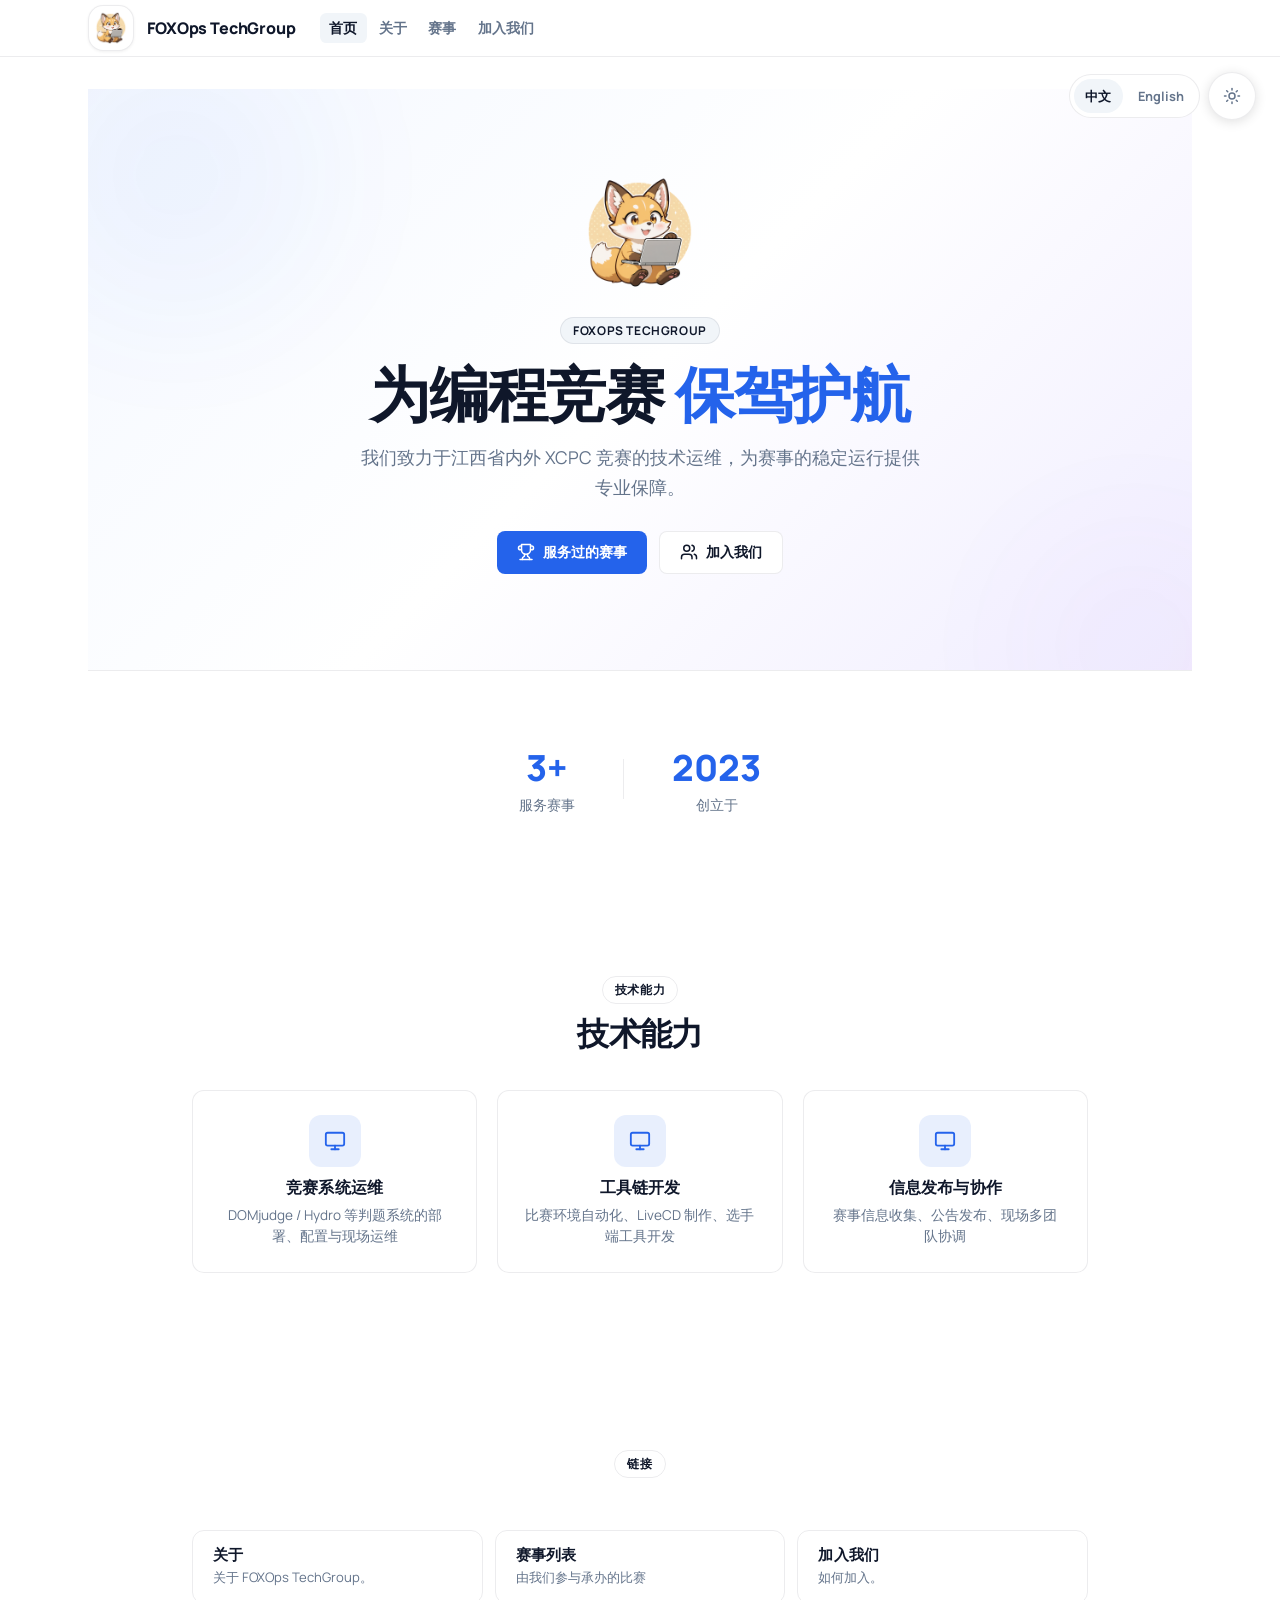
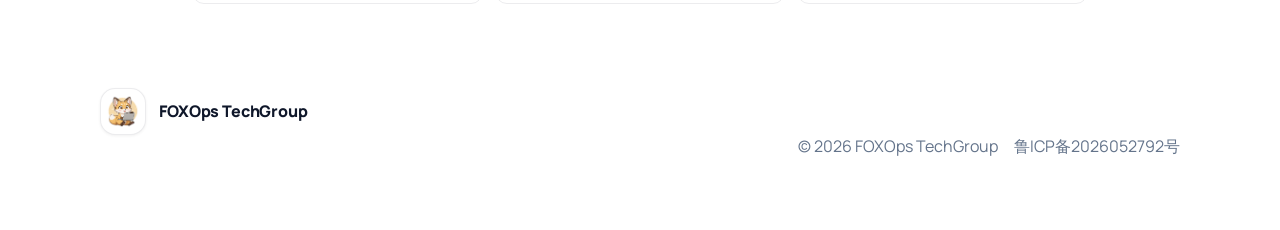
==== commit f192fe3b: "deploy: FOXOps-TechGroup/website@4b8957a4797cad9f3135d1f9743e45a64230853e" ====
--- a/index.html
+++ b/index.html
@@ -7,7 +7,7 @@
         document.documentElement.dataset.locale = locale;
         document.documentElement.lang = locale === "en" ? "en" : "zh-CN";
       })();
-    </script><link rel="icon" href="/favicon.ico"><link rel="preconnect" href="https://fonts.googleapis.com"><link rel="preconnect" href="https://fonts.gstatic.com" crossorigin="anonymous"><link href="https://fonts.googleapis.com/css2?family=Manrope:wght@400;500;600;700;800&display=swap" rel="stylesheet"><title>FOXOps TechGroup</title><link rel="stylesheet" href="/_astro/about.DFRX9UJs.css">
+    </script><link rel="icon" href="/favicon.ico"><link rel="preconnect" href="https://fonts.googleapis.com"><link rel="preconnect" href="https://fonts.gstatic.com" crossorigin="anonymous"><link href="https://fonts.googleapis.com/css2?family=Manrope:wght@400;500;600;700;800&display=swap" rel="stylesheet"><title>FOXOps TechGroup</title><link rel="stylesheet" href="/_astro/about.ckXjKee7.css">
 <link rel="stylesheet" href="/_astro/index.gDQrSJxz.css"></head> <body> <a class="skip-link" href="#main">跳到正文</a>  <header class="site-header" data-astro-cid-ctg3m53h> <div class="site-header-inner" data-astro-cid-ctg3m53h> <a class="brand-link" href="/" aria-label="Home" data-astro-cid-ctg3m53h> <div class="logo logo-compact" data-astro-cid-ozqtn4fm> <div class="logo-box" aria-hidden="true" data-astro-cid-ozqtn4fm> <img src="/image/foxnobg.png" alt="" loading="eager" decoding="async" data-astro-cid-ozqtn4fm> </div> <div class="logo-copy" data-astro-cid-ozqtn4fm> <div class="logo-brand" data-astro-cid-ozqtn4fm> <span data-locale-text="zh" data-astro-cid-ozqtn4fm>FOXOps TechGroup</span> <span data-locale-text="en" data-astro-cid-ozqtn4fm>FOXOps TechGroup</span> </div> <div class="logo-caption" data-astro-cid-ozqtn4fm> <span data-locale-text="zh" data-astro-cid-ozqtn4fm>Foundation for O&amp;M on XCPC</span> <span data-locale-text="en" data-astro-cid-ozqtn4fm>Foundation for O&amp;M on XCPC</span> </div> </div> </div>  </a> <nav class="header-nav" aria-label="Main navigation" data-astro-cid-ctg3m53h> <a class="nav-link active" href="/" data-astro-cid-ctg3m53h> <span class="dual-text"> <span data-locale-text="zh">首页</span> <span data-locale-text="en">Home</span> </span> </a><a class="nav-link" href="/about/" data-astro-cid-ctg3m53h> <span class="dual-text"> <span data-locale-text="zh">关于</span> <span data-locale-text="en">About</span> </span> </a><a class="nav-link" href="/competitions/" data-astro-cid-ctg3m53h> <span class="dual-text"> <span data-locale-text="zh">赛事</span> <span data-locale-text="en">Contests</span> </span> </a><a class="nav-link" href="/join-us/" data-astro-cid-ctg3m53h> <span class="dual-text"> <span data-locale-text="zh">加入我们</span> <span data-locale-text="en">Join Us</span> </span> </a> </nav> <div class="header-actions" data-astro-cid-ctg3m53h> <button class="nav-trigger" type="button" aria-expanded="false" aria-controls="site-sidebar-drawer" data-sidebar-open data-astro-cid-ctg3m53h> <span class="dual-text"> <span data-locale-text="zh">菜单</span> <span data-locale-text="en">Menu</span> </span> </button> </div> </div> </header>  <div class="sidebar-backdrop" data-sidebar-backdrop hidden data-astro-cid-ssfzsv2f></div> <aside class="sidebar surface" id="site-sidebar-drawer" data-sidebar-drawer data-astro-cid-ssfzsv2f> <div class="sidebar-inner" data-astro-cid-ssfzsv2f> <div class="sidebar-head" data-astro-cid-ssfzsv2f> <div class="logo" data-astro-cid-ozqtn4fm> <div class="logo-box" aria-hidden="true" data-astro-cid-ozqtn4fm> <img src="/image/foxnobg.png" alt="" loading="eager" decoding="async" data-astro-cid-ozqtn4fm> </div> <div class="logo-copy" data-astro-cid-ozqtn4fm> <div class="logo-brand" data-astro-cid-ozqtn4fm> <span data-locale-text="zh" data-astro-cid-ozqtn4fm>FOXOps TechGroup</span> <span data-locale-text="en" data-astro-cid-ozqtn4fm>FOXOps TechGroup</span> </div> <div class="logo-caption" data-astro-cid-ozqtn4fm> <span data-locale-text="zh" data-astro-cid-ozqtn4fm>Foundation for O&amp;M on XCPC</span> <span data-locale-text="en" data-astro-cid-ozqtn4fm>Foundation for O&amp;M on XCPC</span> </div> </div> </div>  <button class="sidebar-close" type="button" data-sidebar-close data-astro-cid-ssfzsv2f> <span data-locale-text="zh" data-astro-cid-ssfzsv2f>关闭</span> <span data-locale-text="en" data-astro-cid-ssfzsv2f>Close</span> </button> </div> <nav class="sidebar-tree" aria-label="Site pages" data-astro-cid-ssfzsv2f> <section class="tree-group" data-astro-cid-foxyso2o> <p class="tree-group-label" data-astro-cid-foxyso2o> <span class="dual-text"> <span data-locale-text="zh">站点</span> <span data-locale-text="en">Site</span> </span> </p> <ul class="tree-list" data-astro-cid-foxyso2o> <li class="tree-item tree-item-depth-0 tree-item-active" data-astro-cid-gdqbwjgm> <a class="tree-link" href="/" aria-current="page" data-astro-cid-gdqbwjgm> <span class="dual-text"> <span data-locale-text="zh">首页</span> <span data-locale-text="en">Home</span> </span> </a>  </li> <li class="tree-item tree-item-depth-0" data-astro-cid-gdqbwjgm> <a class="tree-link" href="/about/" data-astro-cid-gdqbwjgm> <span class="dual-text"> <span data-locale-text="zh">关于</span> <span data-locale-text="en">About</span> </span> </a>  </li> <li class="tree-item tree-item-depth-0" data-astro-cid-gdqbwjgm> <a class="tree-link" href="/competitions/" data-astro-cid-gdqbwjgm> <span class="dual-text"> <span data-locale-text="zh">赛事列表</span> <span data-locale-text="en">Contest List</span> </span> </a> <ul class="tree-children" data-astro-cid-gdqbwjgm> <li class="tree-item tree-item-depth-1" data-astro-cid-gdqbwjgm> <a class="tree-link" href="/competitions/2026-ccpc-national-invitional-nanchang/" data-astro-cid-gdqbwjgm> <span class="dual-text"> <span data-locale-text="zh">2026年CCPC全国邀请赛（南昌）暨第三届江西省赛</span> <span data-locale-text="en">2026 CCPC National Invitational (Nanchang) &amp; The 3rd Jiangxi Provincial Programming Contest</span> </span> </a> <ul class="tree-children" data-astro-cid-gdqbwjgm> <li class="tree-item tree-item-depth-2" data-astro-cid-gdqbwjgm> <a class="tree-link" href="/competitions/2026-ccpc-national-invitional-nanchang/environment/" data-astro-cid-gdqbwjgm> <span class="dual-text"> <span data-locale-text="zh">竞赛环境</span> <span data-locale-text="en">Environment</span> </span> </a>  </li>  </ul> </li> <li class="tree-item tree-item-depth-1" data-astro-cid-gdqbwjgm> <a class="tree-link" href="/competitions/2026-icpc-national-invitional-nanchang/" data-astro-cid-gdqbwjgm> <span class="dual-text"> <span data-locale-text="zh">2026年ICPC国际大学生程序设计竞赛全国邀请赛（南昌）暨江西省程序设计竞赛</span> <span data-locale-text="en">2026 ICPC International Collegiate Programming Contest National Invitational (Nanchang) &amp; Jiangxi Provincial Programming Contest</span> </span> </a> <ul class="tree-children" data-astro-cid-gdqbwjgm> <li class="tree-item tree-item-depth-2" data-astro-cid-gdqbwjgm> <a class="tree-link" href="/competitions/2026-icpc-national-invitional-nanchang/environment/" data-astro-cid-gdqbwjgm> <span class="dual-text"> <span data-locale-text="zh">竞赛环境</span> <span data-locale-text="en">Environment</span> </span> </a>  </li>  </ul> </li> <li class="tree-item tree-item-depth-1" data-astro-cid-gdqbwjgm> <a class="tree-link" href="/competitions/2025-ccpc-national-invitional-nanchang/" data-astro-cid-gdqbwjgm> <span class="dual-text"> <span data-locale-text="zh">2025 CCPC 全国邀请赛（南昌）暨第二届江西省赛</span> <span data-locale-text="en">2025 CCPC National Invitational (Nanchang) &amp; The 2nd Jiangxi Provincial Contest</span> </span> </a> <ul class="tree-children" data-astro-cid-gdqbwjgm> <li class="tree-item tree-item-depth-2" data-astro-cid-gdqbwjgm> <a class="tree-link" href="/competitions/2025-ccpc-national-invitional-nanchang/environment/" data-astro-cid-gdqbwjgm> <span class="dual-text"> <span data-locale-text="zh">竞赛环境</span> <span data-locale-text="en">Environment</span> </span> </a>  </li> <li class="tree-item tree-item-depth-2" data-astro-cid-gdqbwjgm> <a class="tree-link" href="/competitions/2025-ccpc-national-invitional-nanchang/handbook/" data-astro-cid-gdqbwjgm> <span class="dual-text"> <span data-locale-text="zh">参赛手册</span> <span data-locale-text="en">Contest Handbook</span> </span> </a>  </li>  </ul> </li>  </ul> </li> <li class="tree-item tree-item-depth-0" data-astro-cid-gdqbwjgm> <a class="tree-link" href="/join-us/" data-astro-cid-gdqbwjgm> <span class="dual-text"> <span data-locale-text="zh">加入我们</span> <span data-locale-text="en">Join Us</span> </span> </a>  </li>  </ul> </section>  </nav> </div> </aside> <script>
   (() => {
     const drawer = document.querySelector("[data-sidebar-drawer]");
@@ -38,7 +38,7 @@
       if (event.key === "Escape") setOpen(false);
     });
   })();
-</script>  <div class="portal-wrapper" data-astro-cid-lul3bfgs> <main class="portal-content" id="main" data-astro-cid-lul3bfgs> <div class="portal-content-inner" data-astro-cid-lul3bfgs>  <section class="hero" data-astro-cid-nlow4r3u> <div class="hero-bg" data-astro-cid-nlow4r3u></div> <div class="hero-blob hero-blob-1" data-astro-cid-nlow4r3u></div> <div class="hero-blob hero-blob-2" data-astro-cid-nlow4r3u></div> <div class="hero-inner" data-astro-cid-nlow4r3u> <img class="hero-logo" src="/image/foxnobg.png" alt="FOXOps" data-astro-cid-nlow4r3u> <span class="hero-badge" data-astro-cid-nlow4r3u> <span class="dual-text"> <span data-locale-text="zh">FOXOps TechGroup</span> <span data-locale-text="en">FOXOps TechGroup</span> </span> </span> <h1 class="hero-title" data-astro-cid-nlow4r3u> <span class="hero-title-text" data-astro-cid-nlow4r3u><span class="dual-text"> <span data-locale-text="zh">为编程竞赛</span> <span data-locale-text="en">Technical Ops for </span> </span></span> <span class="hero-title-highlight" data-astro-cid-nlow4r3u><span class="dual-text"> <span data-locale-text="zh">保驾护航</span> <span data-locale-text="en">Programming Contests</span> </span></span> </h1> <p class="hero-desc" data-astro-cid-nlow4r3u> <span class="dual-text"> <span data-locale-text="zh">我们致力于江西省内外 XCPC 竞赛的技术运维，为赛事的稳定运行提供专业保障。</span> <span data-locale-text="en">We provide technical operation and maintenance for XCPC contests in and outside Jiangxi Province, ensuring every contest runs smoothly.</span> </span> </p> <div class="hero-actions" data-astro-cid-nlow4r3u> <a class="hero-btn hero-btn-primary" href="/competitions/" data-astro-cid-nlow4r3u> <svg class="btn-icon" xmlns="http://www.w3.org/2000/svg" width="18" height="18" viewBox="0 0 24 24" fill="none" stroke="currentColor" stroke-width="2" stroke-linecap="round" stroke-linejoin="round" data-astro-cid-nlow4r3u><path d="M6 9H4.5a2.5 2.5 0 0 1 0-5H6" data-astro-cid-nlow4r3u></path><path d="M18 9h1.5a2.5 2.5 0 0 0 0-5H18" data-astro-cid-nlow4r3u></path><path d="M4 22h16" data-astro-cid-nlow4r3u></path><path d="M10 14.66V17c0 .55-.47.98-.97 1.21C7.85 18.75 7 20.24 7 22" data-astro-cid-nlow4r3u></path><path d="M14 14.66V17c0 .55.47.98.97 1.21C16.15 18.75 17 20.24 17 22" data-astro-cid-nlow4r3u></path><path d="M18 2H6v7a6 6 0 0 0 12 0V2Z" data-astro-cid-nlow4r3u></path></svg> <span class="dual-text"> <span data-locale-text="zh">服务过的赛事</span> <span data-locale-text="en">Contests</span> </span> </a> <a class="hero-btn hero-btn-secondary" href="/join-us/" data-astro-cid-nlow4r3u> <svg class="btn-icon" xmlns="http://www.w3.org/2000/svg" width="18" height="18" viewBox="0 0 24 24" fill="none" stroke="currentColor" stroke-width="2" stroke-linecap="round" stroke-linejoin="round" data-astro-cid-nlow4r3u><path d="M16 21v-2a4 4 0 0 0-4-4H6a4 4 0 0 0-4 4v2" data-astro-cid-nlow4r3u></path><circle cx="9" cy="7" r="4" data-astro-cid-nlow4r3u></circle><path d="M22 21v-2a4 4 0 0 0-3-3.87" data-astro-cid-nlow4r3u></path><path d="M16 3.13a4 4 0 0 1 0 7.75" data-astro-cid-nlow4r3u></path></svg> <span class="dual-text"> <span data-locale-text="zh">加入我们</span> <span data-locale-text="en">Join Us</span> </span> </a> </div> </div> </section>  <!-- Stats --> <section class="stats-section" data-astro-cid-ldj7vmmd> <div class="stats-inner" data-astro-cid-ldj7vmmd> <div class="stat-item" data-astro-cid-ldj7vmmd> <div class="stat-number" data-astro-cid-ldj7vmmd>3+</div> <div class="stat-label" data-astro-cid-ldj7vmmd><span class="dual-text"> <span data-locale-text="zh">服务赛事</span> <span data-locale-text="en">Contests Served</span> </span></div> </div> <div class="stat-divider" data-astro-cid-ldj7vmmd></div> <div class="stat-item" data-astro-cid-ldj7vmmd> <div class="stat-number" data-astro-cid-ldj7vmmd>2023</div> <div class="stat-label" data-astro-cid-ldj7vmmd><span class="dual-text"> <span data-locale-text="zh">创立于</span> <span data-locale-text="en">Since</span> </span></div> </div> </div> </section> <div class="section-divider" data-astro-cid-ldj7vmmd></div> <!-- Capabilities --> <section class="cap-section" data-astro-cid-ldj7vmmd> <div class="cap-inner" data-astro-cid-ldj7vmmd> <div class="cap-header" data-astro-cid-ldj7vmmd> <span class="cap-badge" data-astro-cid-ldj7vmmd> <span class="dual-text"> <span data-locale-text="zh">技术能力</span> <span data-locale-text="en">Capabilities</span> </span> </span> <h2 class="cap-title" data-astro-cid-ldj7vmmd><span class="dual-text"> <span data-locale-text="zh">技术能力</span> <span data-locale-text="en">Capabilities</span> </span></h2> </div> <div class="cap-grid" data-astro-cid-ldj7vmmd> <div class="cap-card" data-astro-cid-ldj7vmmd> <div class="cap-icon" data-astro-cid-ldj7vmmd> <svg xmlns="http://www.w3.org/2000/svg" width="22" height="22" viewBox="0 0 24 24" fill="none" stroke="currentColor" stroke-width="2" stroke-linecap="round" stroke-linejoin="round" data-astro-cid-ldj7vmmd><rect width="20" height="14" x="2" y="3" rx="2" data-astro-cid-ldj7vmmd></rect><line x1="8" x2="16" y1="21" y2="21" data-astro-cid-ldj7vmmd></line><line x1="12" x2="12" y1="17" y2="21" data-astro-cid-ldj7vmmd></line></svg> </div> <h3 class="cap-card-title" data-astro-cid-ldj7vmmd><span class="dual-text"> <span data-locale-text="zh">竞赛系统运维</span> <span data-locale-text="en">Contest System Ops</span> </span></h3> <p class="cap-card-desc" data-astro-cid-ldj7vmmd><span class="dual-text"> <span data-locale-text="zh">DOMjudge / Hydro 等判题系统的部署、配置与现场运维</span> <span data-locale-text="en">Deployment, configuration, and on-site operation of judging systems like DOMjudge and Hydro.</span> </span></p> </div><div class="cap-card" data-astro-cid-ldj7vmmd> <div class="cap-icon" data-astro-cid-ldj7vmmd> <svg xmlns="http://www.w3.org/2000/svg" width="22" height="22" viewBox="0 0 24 24" fill="none" stroke="currentColor" stroke-width="2" stroke-linecap="round" stroke-linejoin="round" data-astro-cid-ldj7vmmd><rect width="20" height="14" x="2" y="3" rx="2" data-astro-cid-ldj7vmmd></rect><line x1="8" x2="16" y1="21" y2="21" data-astro-cid-ldj7vmmd></line><line x1="12" x2="12" y1="17" y2="21" data-astro-cid-ldj7vmmd></line></svg> </div> <h3 class="cap-card-title" data-astro-cid-ldj7vmmd><span class="dual-text"> <span data-locale-text="zh">工具链开发</span> <span data-locale-text="en">Tooling Development</span> </span></h3> <p class="cap-card-desc" data-astro-cid-ldj7vmmd><span class="dual-text"> <span data-locale-text="zh">比赛环境自动化、LiveCD 制作、选手端工具开发</span> <span data-locale-text="en">Contest environment automation, LiveCD creation, and contestant tooling.</span> </span></p> </div><div class="cap-card" data-astro-cid-ldj7vmmd> <div class="cap-icon" data-astro-cid-ldj7vmmd> <svg xmlns="http://www.w3.org/2000/svg" width="22" height="22" viewBox="0 0 24 24" fill="none" stroke="currentColor" stroke-width="2" stroke-linecap="round" stroke-linejoin="round" data-astro-cid-ldj7vmmd><rect width="20" height="14" x="2" y="3" rx="2" data-astro-cid-ldj7vmmd></rect><line x1="8" x2="16" y1="21" y2="21" data-astro-cid-ldj7vmmd></line><line x1="12" x2="12" y1="17" y2="21" data-astro-cid-ldj7vmmd></line></svg> </div> <h3 class="cap-card-title" data-astro-cid-ldj7vmmd><span class="dual-text"> <span data-locale-text="zh">信息发布与协作</span> <span data-locale-text="en">Info &amp; Collaboration</span> </span></h3> <p class="cap-card-desc" data-astro-cid-ldj7vmmd><span class="dual-text"> <span data-locale-text="zh">赛事信息收集、公告发布、现场多团队协调</span> <span data-locale-text="en">Contest info collection, announcements, and multi-team on-site coordination.</span> </span></p> </div> </div> </div> </section> <div class="section-divider" data-astro-cid-ldj7vmmd></div> <!-- Quick Links --> <section class="links-section" data-astro-cid-ldj7vmmd> <div class="links-inner" data-astro-cid-ldj7vmmd> <div class="cap-header" data-astro-cid-ldj7vmmd> <span class="cap-badge" data-astro-cid-ldj7vmmd> <span class="dual-text"> <span data-locale-text="zh">链接</span> <span data-locale-text="en">Links</span> </span> </span> </div> <div class="links-grid" data-astro-cid-ldj7vmmd> <a class="link-card" href="/about/" data-astro-cid-ldj7vmmd> <h3 class="link-card-title" data-astro-cid-ldj7vmmd><span class="dual-text"> <span data-locale-text="zh">关于</span> <span data-locale-text="en">About</span> </span></h3> <p class="link-card-desc" data-astro-cid-ldj7vmmd><span class="dual-text"> <span data-locale-text="zh">关于 FOXOps TechGroup。</span> <span data-locale-text="en">About FOXOps TechGroup.</span> </span></p> </a><a class="link-card" href="/competitions/" data-astro-cid-ldj7vmmd> <h3 class="link-card-title" data-astro-cid-ldj7vmmd><span class="dual-text"> <span data-locale-text="zh">赛事列表</span> <span data-locale-text="en">Contest List</span> </span></h3> <p class="link-card-desc" data-astro-cid-ldj7vmmd><span class="dual-text"> <span data-locale-text="zh">由我们参与承办的比赛</span> <span data-locale-text="en">A single place for contest info, updates, and organization notes.</span> </span></p> </a><a class="link-card" href="/join-us/" data-astro-cid-ldj7vmmd> <h3 class="link-card-title" data-astro-cid-ldj7vmmd><span class="dual-text"> <span data-locale-text="zh">加入我们</span> <span data-locale-text="en">Join Us</span> </span></h3> <p class="link-card-desc" data-astro-cid-ldj7vmmd><span class="dual-text"> <span data-locale-text="zh">如何加入。</span> <span data-locale-text="en">How to get involved.</span> </span></p> </a> </div> </div> </section>   </div> </main> <footer class="site-footer" data-astro-cid-7jm4tvwz> <div class="container footer-inner">  <div class="logo logo-compact" data-astro-cid-ozqtn4fm> <div class="logo-box" aria-hidden="true" data-astro-cid-ozqtn4fm> <img src="/image/foxnobg.png" alt="" loading="eager" decoding="async" data-astro-cid-ozqtn4fm> </div> <div class="logo-copy" data-astro-cid-ozqtn4fm> <div class="logo-brand" data-astro-cid-ozqtn4fm> <span data-locale-text="zh" data-astro-cid-ozqtn4fm>FOXOps TechGroup</span> <span data-locale-text="en" data-astro-cid-ozqtn4fm>FOXOps TechGroup</span> </div> <div class="logo-caption" data-astro-cid-ozqtn4fm> <span data-locale-text="zh" data-astro-cid-ozqtn4fm>Foundation for O&amp;M on XCPC</span> <span data-locale-text="en" data-astro-cid-ozqtn4fm>Foundation for O&amp;M on XCPC</span> </div> </div> </div>  <p class="muted" data-astro-cid-7jm4tvwz> <span class="dual-text"> <span data-locale-text="zh">© 2026 FOXOps TechGroup</span> <span data-locale-text="en">© 2026 FOXOps TechGroup</span> </span> </p>  </div> </footer>  </div> <div class="fab-bar" data-astro-cid-lul3bfgs> <div class="fab-locale" data-astro-cid-lul3bfgs> <div class="locale-toggle" role="group" aria-label="语言切换"> <button type="button" data-locale="zh">中文</button> <button type="button" data-locale="en">English</button> </div> <script>
+</script>  <div class="portal-wrapper" data-astro-cid-lul3bfgs> <main class="portal-content" id="main" data-astro-cid-lul3bfgs> <div class="portal-content-inner" data-astro-cid-lul3bfgs>  <section class="hero" data-astro-cid-nlow4r3u> <div class="hero-bg" data-astro-cid-nlow4r3u></div> <div class="hero-blob hero-blob-1" data-astro-cid-nlow4r3u></div> <div class="hero-blob hero-blob-2" data-astro-cid-nlow4r3u></div> <div class="hero-inner" data-astro-cid-nlow4r3u> <img class="hero-logo" src="/image/foxnobg.png" alt="FOXOps" data-astro-cid-nlow4r3u> <span class="hero-badge" data-astro-cid-nlow4r3u> <span class="dual-text"> <span data-locale-text="zh">FOXOps TechGroup</span> <span data-locale-text="en">FOXOps TechGroup</span> </span> </span> <h1 class="hero-title" data-astro-cid-nlow4r3u> <span class="hero-title-text" data-astro-cid-nlow4r3u><span class="dual-text"> <span data-locale-text="zh">为编程竞赛</span> <span data-locale-text="en">Technical Ops for </span> </span></span> <span class="hero-title-highlight" data-astro-cid-nlow4r3u><span class="dual-text"> <span data-locale-text="zh">保驾护航</span> <span data-locale-text="en">Programming Contests</span> </span></span> </h1> <p class="hero-desc" data-astro-cid-nlow4r3u> <span class="dual-text"> <span data-locale-text="zh">我们致力于江西省内外 XCPC 竞赛的技术运维，为赛事的稳定运行提供专业保障。</span> <span data-locale-text="en">We provide technical operation and maintenance for XCPC contests in and outside Jiangxi Province, ensuring every contest runs smoothly.</span> </span> </p> <div class="hero-actions" data-astro-cid-nlow4r3u> <a class="hero-btn hero-btn-primary" href="/competitions/" data-astro-cid-nlow4r3u> <svg class="btn-icon" xmlns="http://www.w3.org/2000/svg" width="18" height="18" viewBox="0 0 24 24" fill="none" stroke="currentColor" stroke-width="2" stroke-linecap="round" stroke-linejoin="round" data-astro-cid-nlow4r3u><path d="M6 9H4.5a2.5 2.5 0 0 1 0-5H6" data-astro-cid-nlow4r3u></path><path d="M18 9h1.5a2.5 2.5 0 0 0 0-5H18" data-astro-cid-nlow4r3u></path><path d="M4 22h16" data-astro-cid-nlow4r3u></path><path d="M10 14.66V17c0 .55-.47.98-.97 1.21C7.85 18.75 7 20.24 7 22" data-astro-cid-nlow4r3u></path><path d="M14 14.66V17c0 .55.47.98.97 1.21C16.15 18.75 17 20.24 17 22" data-astro-cid-nlow4r3u></path><path d="M18 2H6v7a6 6 0 0 0 12 0V2Z" data-astro-cid-nlow4r3u></path></svg> <span class="dual-text"> <span data-locale-text="zh">服务过的赛事</span> <span data-locale-text="en">Contests</span> </span> </a> <a class="hero-btn hero-btn-secondary" href="/join-us/" data-astro-cid-nlow4r3u> <svg class="btn-icon" xmlns="http://www.w3.org/2000/svg" width="18" height="18" viewBox="0 0 24 24" fill="none" stroke="currentColor" stroke-width="2" stroke-linecap="round" stroke-linejoin="round" data-astro-cid-nlow4r3u><path d="M16 21v-2a4 4 0 0 0-4-4H6a4 4 0 0 0-4 4v2" data-astro-cid-nlow4r3u></path><circle cx="9" cy="7" r="4" data-astro-cid-nlow4r3u></circle><path d="M22 21v-2a4 4 0 0 0-3-3.87" data-astro-cid-nlow4r3u></path><path d="M16 3.13a4 4 0 0 1 0 7.75" data-astro-cid-nlow4r3u></path></svg> <span class="dual-text"> <span data-locale-text="zh">加入我们</span> <span data-locale-text="en">Join Us</span> </span> </a> </div> </div> </section>  <!-- Stats --> <section class="stats-section" data-astro-cid-ldj7vmmd> <div class="stats-inner" data-astro-cid-ldj7vmmd> <div class="stat-item" data-astro-cid-ldj7vmmd> <div class="stat-number" data-astro-cid-ldj7vmmd>3+</div> <div class="stat-label" data-astro-cid-ldj7vmmd><span class="dual-text"> <span data-locale-text="zh">服务赛事</span> <span data-locale-text="en">Contests Served</span> </span></div> </div> <div class="stat-divider" data-astro-cid-ldj7vmmd></div> <div class="stat-item" data-astro-cid-ldj7vmmd> <div class="stat-number" data-astro-cid-ldj7vmmd>2023</div> <div class="stat-label" data-astro-cid-ldj7vmmd><span class="dual-text"> <span data-locale-text="zh">创立于</span> <span data-locale-text="en">Since</span> </span></div> </div> </div> </section> <div class="section-divider" data-astro-cid-ldj7vmmd></div> <!-- Capabilities --> <section class="cap-section" data-astro-cid-ldj7vmmd> <div class="cap-inner" data-astro-cid-ldj7vmmd> <div class="cap-header" data-astro-cid-ldj7vmmd> <span class="cap-badge" data-astro-cid-ldj7vmmd> <span class="dual-text"> <span data-locale-text="zh">技术能力</span> <span data-locale-text="en">Capabilities</span> </span> </span> <h2 class="cap-title" data-astro-cid-ldj7vmmd><span class="dual-text"> <span data-locale-text="zh">技术能力</span> <span data-locale-text="en">Capabilities</span> </span></h2> </div> <div class="cap-grid" data-astro-cid-ldj7vmmd> <div class="cap-card" data-astro-cid-ldj7vmmd> <div class="cap-icon" data-astro-cid-ldj7vmmd> <svg xmlns="http://www.w3.org/2000/svg" width="22" height="22" viewBox="0 0 24 24" fill="none" stroke="currentColor" stroke-width="2" stroke-linecap="round" stroke-linejoin="round" data-astro-cid-ldj7vmmd><rect width="20" height="14" x="2" y="3" rx="2" data-astro-cid-ldj7vmmd></rect><line x1="8" x2="16" y1="21" y2="21" data-astro-cid-ldj7vmmd></line><line x1="12" x2="12" y1="17" y2="21" data-astro-cid-ldj7vmmd></line></svg> </div> <h3 class="cap-card-title" data-astro-cid-ldj7vmmd><span class="dual-text"> <span data-locale-text="zh">竞赛系统运维</span> <span data-locale-text="en">Contest System Ops</span> </span></h3> <p class="cap-card-desc" data-astro-cid-ldj7vmmd><span class="dual-text"> <span data-locale-text="zh">DOMjudge / Hydro 等判题系统的部署、配置与现场运维</span> <span data-locale-text="en">Deployment, configuration, and on-site operation of judging systems like DOMjudge and Hydro.</span> </span></p> </div><div class="cap-card" data-astro-cid-ldj7vmmd> <div class="cap-icon" data-astro-cid-ldj7vmmd> <svg xmlns="http://www.w3.org/2000/svg" width="22" height="22" viewBox="0 0 24 24" fill="none" stroke="currentColor" stroke-width="2" stroke-linecap="round" stroke-linejoin="round" data-astro-cid-ldj7vmmd><rect width="20" height="14" x="2" y="3" rx="2" data-astro-cid-ldj7vmmd></rect><line x1="8" x2="16" y1="21" y2="21" data-astro-cid-ldj7vmmd></line><line x1="12" x2="12" y1="17" y2="21" data-astro-cid-ldj7vmmd></line></svg> </div> <h3 class="cap-card-title" data-astro-cid-ldj7vmmd><span class="dual-text"> <span data-locale-text="zh">工具链开发</span> <span data-locale-text="en">Tooling Development</span> </span></h3> <p class="cap-card-desc" data-astro-cid-ldj7vmmd><span class="dual-text"> <span data-locale-text="zh">比赛环境自动化、LiveCD 制作、选手端工具开发</span> <span data-locale-text="en">Contest environment automation, LiveCD creation, and contestant tooling.</span> </span></p> </div><div class="cap-card" data-astro-cid-ldj7vmmd> <div class="cap-icon" data-astro-cid-ldj7vmmd> <svg xmlns="http://www.w3.org/2000/svg" width="22" height="22" viewBox="0 0 24 24" fill="none" stroke="currentColor" stroke-width="2" stroke-linecap="round" stroke-linejoin="round" data-astro-cid-ldj7vmmd><rect width="20" height="14" x="2" y="3" rx="2" data-astro-cid-ldj7vmmd></rect><line x1="8" x2="16" y1="21" y2="21" data-astro-cid-ldj7vmmd></line><line x1="12" x2="12" y1="17" y2="21" data-astro-cid-ldj7vmmd></line></svg> </div> <h3 class="cap-card-title" data-astro-cid-ldj7vmmd><span class="dual-text"> <span data-locale-text="zh">信息发布与协作</span> <span data-locale-text="en">Info &amp; Collaboration</span> </span></h3> <p class="cap-card-desc" data-astro-cid-ldj7vmmd><span class="dual-text"> <span data-locale-text="zh">赛事信息收集、公告发布、现场多团队协调</span> <span data-locale-text="en">Contest info collection, announcements, and multi-team on-site coordination.</span> </span></p> </div> </div> </div> </section> <div class="section-divider" data-astro-cid-ldj7vmmd></div> <!-- Quick Links --> <section class="links-section" data-astro-cid-ldj7vmmd> <div class="links-inner" data-astro-cid-ldj7vmmd> <div class="cap-header" data-astro-cid-ldj7vmmd> <span class="cap-badge" data-astro-cid-ldj7vmmd> <span class="dual-text"> <span data-locale-text="zh">链接</span> <span data-locale-text="en">Links</span> </span> </span> </div> <div class="links-grid" data-astro-cid-ldj7vmmd> <a class="link-card" href="/about/" data-astro-cid-ldj7vmmd> <h3 class="link-card-title" data-astro-cid-ldj7vmmd><span class="dual-text"> <span data-locale-text="zh">关于</span> <span data-locale-text="en">About</span> </span></h3> <p class="link-card-desc" data-astro-cid-ldj7vmmd><span class="dual-text"> <span data-locale-text="zh">关于 FOXOps TechGroup。</span> <span data-locale-text="en">About FOXOps TechGroup.</span> </span></p> </a><a class="link-card" href="/competitions/" data-astro-cid-ldj7vmmd> <h3 class="link-card-title" data-astro-cid-ldj7vmmd><span class="dual-text"> <span data-locale-text="zh">赛事列表</span> <span data-locale-text="en">Contest List</span> </span></h3> <p class="link-card-desc" data-astro-cid-ldj7vmmd><span class="dual-text"> <span data-locale-text="zh">由我们参与承办的比赛</span> <span data-locale-text="en">A single place for contest info, updates, and organization notes.</span> </span></p> </a><a class="link-card" href="/join-us/" data-astro-cid-ldj7vmmd> <h3 class="link-card-title" data-astro-cid-ldj7vmmd><span class="dual-text"> <span data-locale-text="zh">加入我们</span> <span data-locale-text="en">Join Us</span> </span></h3> <p class="link-card-desc" data-astro-cid-ldj7vmmd><span class="dual-text"> <span data-locale-text="zh">如何加入。</span> <span data-locale-text="en">How to get involved.</span> </span></p> </a> </div> </div> </section>   </div> </main> <footer class="site-footer" data-astro-cid-7jm4tvwz> <div class="container footer-inner">  <div class="logo logo-compact" data-astro-cid-ozqtn4fm> <div class="logo-box" aria-hidden="true" data-astro-cid-ozqtn4fm> <img src="/image/foxnobg.png" alt="" loading="eager" decoding="async" data-astro-cid-ozqtn4fm> </div> <div class="logo-copy" data-astro-cid-ozqtn4fm> <div class="logo-brand" data-astro-cid-ozqtn4fm> <span data-locale-text="zh" data-astro-cid-ozqtn4fm>FOXOps TechGroup</span> <span data-locale-text="en" data-astro-cid-ozqtn4fm>FOXOps TechGroup</span> </div> <div class="logo-caption" data-astro-cid-ozqtn4fm> <span data-locale-text="zh" data-astro-cid-ozqtn4fm>Foundation for O&amp;M on XCPC</span> <span data-locale-text="en" data-astro-cid-ozqtn4fm>Foundation for O&amp;M on XCPC</span> </div> </div> </div>  <div class="footer-meta" data-astro-cid-7jm4tvwz> <p class="muted" data-astro-cid-7jm4tvwz> <span class="dual-text"> <span data-locale-text="zh">© 2026 FOXOps TechGroup</span> <span data-locale-text="en">© 2026 FOXOps TechGroup</span> </span> </p> <a class="filing-link muted" href="https://beian.miit.gov.cn/" target="_blank" rel="noopener noreferrer" data-astro-cid-7jm4tvwz> 鲁ICP备2026052792号 </a> </div>  </div> </footer>  </div> <div class="fab-bar" data-astro-cid-lul3bfgs> <div class="fab-locale" data-astro-cid-lul3bfgs> <div class="locale-toggle" role="group" aria-label="语言切换"> <button type="button" data-locale="zh">中文</button> <button type="button" data-locale="en">English</button> </div> <script>
   const root = document.documentElement;
 
   document.querySelectorAll(".locale-toggle button").forEach((button) => {
--- a/_astro/about.ckXjKee7.css
+++ b/_astro/about.ckXjKee7.css
@@ -0,0 +1 @@
+:root{color-scheme:light;--background: #ffffff;--background-alt: #f8fafc;--foreground: #0f172a;--muted-foreground: #64748b;--card: #ffffff;--card-foreground: #0f172a;--border: rgba(15, 23, 42, .08);--input: rgba(15, 23, 42, .1);--primary: hsl(221, 83%, 53%);--primary-foreground: #ffffff;--primary-strong: hsl(221, 83%, 45%);--secondary: #f1f5f9;--secondary-foreground: #0f172a;--accent: hsl(262, 83%, 58%);--accent-foreground: #ffffff;--ring: hsl(221, 83%, 53%, .3);--shadow: 0 1px 3px rgba(0, 0, 0, .06);--radius: .75rem}.dark{color-scheme:dark;--background: #0a0a0a;--background-alt: #0f0f0f;--foreground: #fafafa;--muted-foreground: #a1a1aa;--card: #171717;--card-foreground: #fafafa;--border: rgba(255, 255, 255, .08);--input: rgba(255, 255, 255, .1);--primary: hsl(217, 91%, 65%);--primary-foreground: #0a0a0a;--primary-strong: hsl(217, 91%, 75%);--secondary: #1e1e2e;--secondary-foreground: #fafafa;--accent: hsl(270, 80%, 65%);--accent-foreground: #0a0a0a;--ring: hsl(217, 91%, 65%, .3);--shadow: 0 1px 3px rgba(0, 0, 0, .4)}*{box-sizing:border-box}html{scroll-behavior:smooth}body{margin:0;min-height:100vh;color:var(--foreground);background:var(--background);font-family:Manrope,sans-serif;text-rendering:optimizeLegibility;-webkit-font-smoothing:antialiased}h1,h2,h3,h4{font-family:Manrope,sans-serif;line-height:1.08;letter-spacing:-.01em}html[data-locale=zh] h1,html[data-locale=zh] h2,html[data-locale=zh] h3,html[data-locale=zh] h4{letter-spacing:.012em}p{margin:0}img,svg{display:block;max-width:100%}a{color:inherit;text-decoration:none}html[data-locale=zh] [data-locale-text=en],html[data-locale=en] [data-locale-text=zh]{display:none!important}.skip-link{position:absolute;left:1rem;top:-4rem;z-index:1000;padding:.85rem 1rem;border-radius:999px;background:var(--foreground);color:#fff}.skip-link:focus{top:1rem}.page{position:relative;z-index:1}.section{padding:1.5rem 0}.section:last-of-type{padding-bottom:2rem}.sr-only{position:absolute;width:1px;height:1px;padding:0;margin:-1px;overflow:hidden;clip:rect(0,0,0,0);white-space:nowrap;border:0}.container{width:min(1120px,calc(100% - 1.5rem));margin:0 auto}@media(max-width:640px){.container{width:min(1120px,calc(100% - 1rem))}}.eyebrow{display:inline-flex;align-items:center;gap:.5rem;margin:0 0 .9rem;padding:.32rem .68rem;border-radius:999px;border:1px solid var(--border);background:var(--card);color:var(--muted-foreground);font-size:.78rem;font-weight:700;letter-spacing:.04em;text-transform:uppercase}.eyebrow:before{content:"";width:.45rem;height:.45rem;border-radius:999px;background:var(--primary)}.surface{border:1px solid var(--border);border-radius:var(--radius);background:var(--card);box-shadow:none}.muted{color:var(--muted-foreground)}.grid{display:flex;display:grid;gap:14px}.text-balance{text-wrap:balance}.locale-toggle{display:inline-flex;gap:.25rem;padding:.25rem;border:1px solid var(--border);border-radius:999px;background:var(--background)}.locale-toggle button{border:0;border-radius:999px;padding:.45rem .7rem;background:transparent;color:var(--muted-foreground);font-weight:700;cursor:pointer;font-family:inherit;font-size:.8rem}html[data-locale=zh] .locale-toggle button[data-locale=zh],html[data-locale=en] .locale-toggle button[data-locale=en]{background:var(--secondary);color:var(--foreground)}@media(prefers-reduced-motion:reduce){html{scroll-behavior:auto}*,*:before,*:after{animation-duration:.01ms!important;animation-iteration-count:1!important;transition-duration:.01ms!important;scroll-behavior:auto!important}}.logo[data-astro-cid-ozqtn4fm]{display:inline-flex;align-items:center;gap:.8rem}.logo-compact[data-astro-cid-ozqtn4fm] .logo-caption[data-astro-cid-ozqtn4fm]{display:none}.logo-box[data-astro-cid-ozqtn4fm]{display:grid;place-items:center;width:2.9rem;height:2.9rem;border-radius:.95rem;border:1px solid var(--border);background:#fff;box-shadow:var(--shadow);overflow:hidden;padding:.28rem}.logo-box[data-astro-cid-ozqtn4fm] img[data-astro-cid-ozqtn4fm]{width:100%;height:100%;object-fit:contain}.logo-copy[data-astro-cid-ozqtn4fm]{display:grid;gap:.18rem}.logo-brand[data-astro-cid-ozqtn4fm]{font-weight:800;letter-spacing:-.01em}.logo-caption[data-astro-cid-ozqtn4fm]{color:var(--muted-foreground);font-size:.86rem}.site-footer[data-astro-cid-7jm4tvwz]{padding:1.25rem 0 2.5rem}.footer-inner[data-astro-cid-7jm4tvwz]{display:flex;align-items:center;justify-content:space-between;gap:1rem;padding-top:1rem;border-top:1px solid rgba(15,23,42,.08)}.footer-meta[data-astro-cid-7jm4tvwz]{display:flex;align-items:center;justify-content:flex-end;gap:1rem;min-width:0;text-align:right}.filing-link[data-astro-cid-7jm4tvwz]{white-space:nowrap}.filing-link[data-astro-cid-7jm4tvwz]:hover,.filing-link[data-astro-cid-7jm4tvwz]:focus-visible{color:var(--foreground);text-decoration:underline;text-underline-offset:.2em}@media(max-width:760px){.footer-inner[data-astro-cid-7jm4tvwz]{flex-direction:column;align-items:flex-start}.footer-meta[data-astro-cid-7jm4tvwz]{flex-wrap:wrap;justify-content:flex-start;text-align:left}}.tree-item[data-astro-cid-gdqbwjgm]{list-style:none}.tree-link[data-astro-cid-gdqbwjgm]{display:flex;align-items:center;min-height:2.4rem;padding:.45rem .75rem;border-radius:.85rem;color:var(--foreground);font-weight:600}.tree-item-active[data-astro-cid-gdqbwjgm]>.tree-link[data-astro-cid-gdqbwjgm]{background:var(--secondary)}.tree-children[data-astro-cid-gdqbwjgm]{margin:.15rem 0 0 .65rem;padding:0;border-left:1px solid var(--border)}.tree-item-depth-1[data-astro-cid-gdqbwjgm]>.tree-link[data-astro-cid-gdqbwjgm]{padding-left:.85rem;font-size:.95rem;color:var(--muted-foreground)}.tree-item-depth-2[data-astro-cid-gdqbwjgm]>.tree-link[data-astro-cid-gdqbwjgm]{padding-left:.85rem;font-size:.9rem;color:var(--muted-foreground)}.tree-group[data-astro-cid-foxyso2o]{display:grid;gap:.35rem}.tree-group-label[data-astro-cid-foxyso2o]{margin:0;color:var(--muted-foreground);font-size:.78rem;font-weight:800;letter-spacing:.04em;text-transform:uppercase}.tree-list[data-astro-cid-foxyso2o]{margin:0;padding:0;display:grid;gap:.15rem}.sidebar-close[data-astro-cid-ssfzsv2f]{display:inline-flex;align-items:center;border:1px solid var(--border);border-radius:999px;padding:.55rem .85rem;background:var(--background);color:var(--foreground);font-weight:700;font-family:inherit;font-size:.88rem;cursor:pointer}.sidebar-close[data-astro-cid-ssfzsv2f]:hover{background:var(--secondary)}.sidebar-backdrop[data-astro-cid-ssfzsv2f]{position:fixed;inset:0;background:#0f172a52;z-index:59}.sidebar[data-astro-cid-ssfzsv2f]{position:fixed;inset:0 auto 0 0;z-index:60;width:min(22rem,calc(100vw - 2rem));height:100vh;height:100dvh;margin:0;padding:1rem;border-left:0;transform:translate(-100%);transition:transform .18s ease;overflow-y:auto}.sidebar[data-astro-cid-ssfzsv2f][data-open=true]{transform:translate(0)}.sidebar-inner[data-astro-cid-ssfzsv2f]{display:grid;gap:1rem;width:100%}.sidebar-head[data-astro-cid-ssfzsv2f]{display:flex;align-items:center;justify-content:space-between;gap:1rem}.sidebar-tree[data-astro-cid-ssfzsv2f]{display:grid;gap:1rem}.site-header[data-astro-cid-ctg3m53h]{position:sticky;top:0;z-index:50;width:100%;border-bottom:1px solid var(--border);background:color-mix(in srgb,var(--background) 95%,transparent);backdrop-filter:blur(8px);-webkit-backdrop-filter:blur(8px)}.site-header-inner[data-astro-cid-ctg3m53h]{display:flex;align-items:center;gap:1.5rem;max-width:72rem;margin:0 auto;padding:0 1.5rem;height:3.5rem}.brand-link[data-astro-cid-ctg3m53h]{flex:none}.header-nav[data-astro-cid-ctg3m53h]{display:flex;align-items:center;gap:.15rem;flex:1}.nav-link[data-astro-cid-ctg3m53h]{padding:.35rem .6rem;border-radius:.4rem;color:var(--muted-foreground);font-size:.85rem;font-weight:600;text-decoration:none;transition:color .15s,background .15s;white-space:nowrap}.nav-link[data-astro-cid-ctg3m53h]:hover,.nav-link[data-astro-cid-ctg3m53h].active{color:var(--foreground);background:var(--secondary)}.header-actions[data-astro-cid-ctg3m53h]{display:flex;align-items:center;gap:.5rem;flex:none}.nav-trigger[data-astro-cid-ctg3m53h]{display:none;align-items:center;border:1px solid var(--border);border-radius:999px;padding:.45rem .75rem;background:var(--background);color:var(--foreground);font-weight:700;font-size:.85rem;font-family:inherit;cursor:pointer}.nav-trigger[data-astro-cid-ctg3m53h]:hover{background:var(--secondary)}@media(max-width:640px){.header-nav[data-astro-cid-ctg3m53h]{display:none}.nav-trigger[data-astro-cid-ctg3m53h]{display:inline-flex}}.theme-toggle[data-astro-cid-x3pjskd3]{display:inline-flex;align-items:center;justify-content:center;width:2.5rem;height:2.5rem;border-radius:.5rem;border:1px solid var(--border);background:var(--background);color:var(--muted-foreground);cursor:pointer;transition:color .15s,background .15s}.theme-toggle[data-astro-cid-x3pjskd3]:hover{color:var(--foreground);background:var(--secondary)}.dark[data-astro-cid-x3pjskd3] .sun-icon[data-astro-cid-x3pjskd3],.moon-icon[data-astro-cid-x3pjskd3]{display:none}.dark[data-astro-cid-x3pjskd3] .moon-icon[data-astro-cid-x3pjskd3],.sun-icon[data-astro-cid-x3pjskd3]{display:block}.portal-wrapper[data-astro-cid-lul3bfgs]{width:100%;max-width:72rem;margin:2rem auto;padding:0 1.5rem}.portal-content-inner[data-astro-cid-lul3bfgs]{display:flex;flex-direction:column;gap:1.5rem}.fab-bar[data-astro-cid-lul3bfgs]{position:fixed;top:4.5rem;right:1.5rem;z-index:40;display:flex;align-items:center;gap:.5rem}.fab-bar[data-astro-cid-lul3bfgs] .theme-toggle{width:3rem;height:3rem;border-radius:50%;box-shadow:0 2px 12px #0000001f}@media(max-width:640px){.fab-bar[data-astro-cid-lul3bfgs]{top:3.75rem;right:.75rem}}@media(max-width:640px){.portal-wrapper[data-astro-cid-lul3bfgs]{margin:1.25rem auto;padding:0 1rem}}
